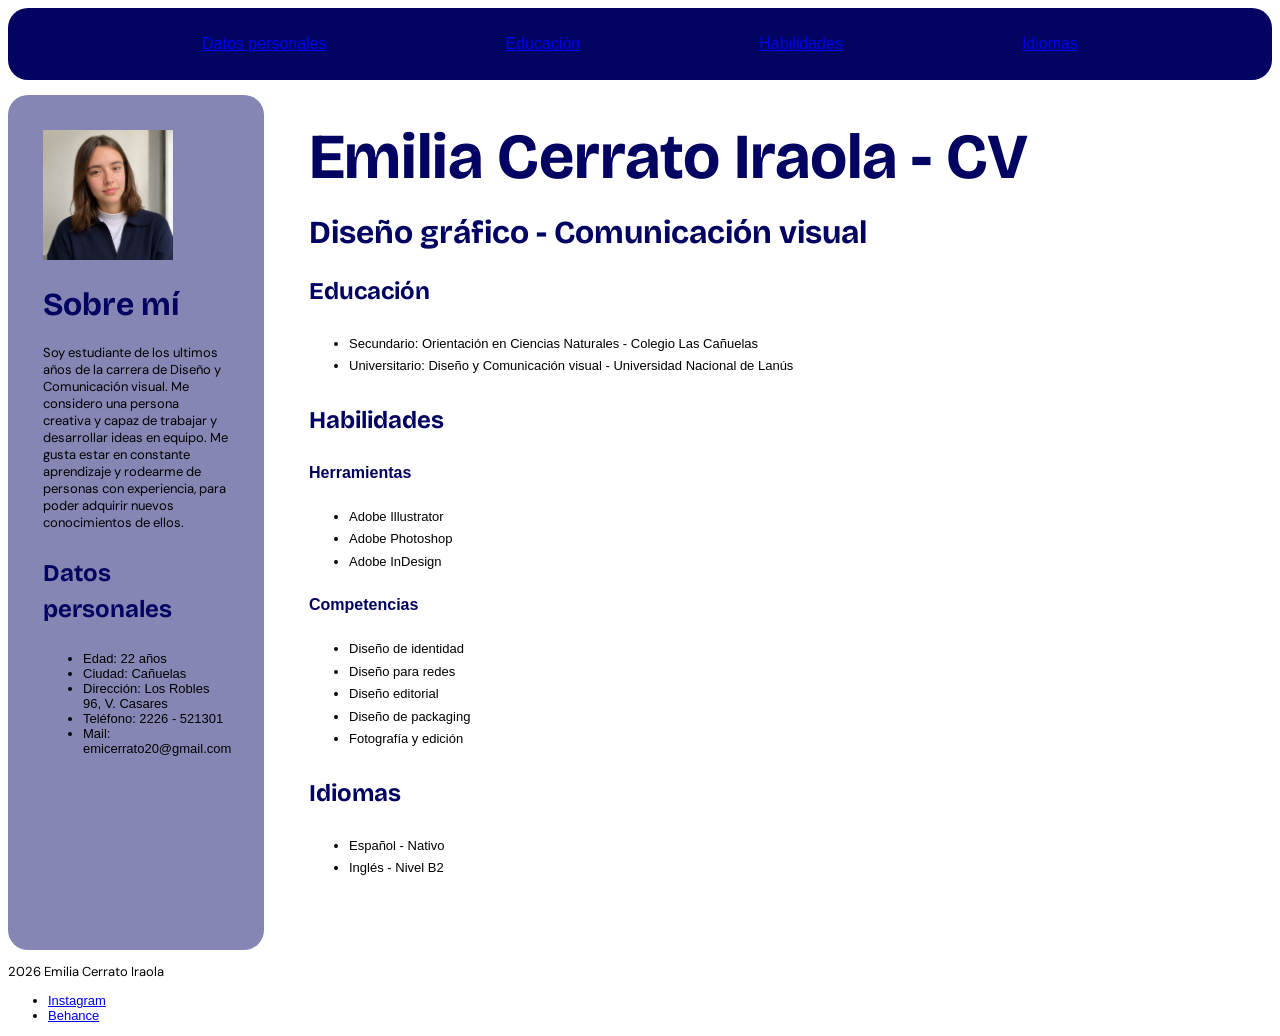
==== index.html @ fa6ecf1f "2da corrección" ====
<!DOCTYPE html>
<html>
    <head>
        <meta charset="utf-8"/>
        <title> CV Emilia Cerrato Iraola </title>
        <link href="estilos.css" rel="stylesheet" type="text/css">
        <style> 
            @import url('https://fonts.googleapis.com/css2?family=Bricolage+Grotesque:opsz,wdth,wght@12..96,75..100,200..800&family=DM+Sans:ital,opsz,wght@0,9..40,100..1000;1,9..40,100..1000&display=swap');
        </style>
    </head>
    <body>
        <header>   
            <nav>
                <a href="#"> Datos personales </a>
                <a href="#"> Educación </a>
                <a href="#"> Habilidades </a>
                <a href="#"> Idiomas </a>
            </nav>
        </header>

        <main id="cuerpo"> 
                
            <section id="sobre-mi">
                <img src="imagenes/foto-emilia.png" alt="Foto Emilia Cerrato Iraola" width="130" height="130">
                <h2> Sobre mí </h2>
                <p> Soy estudiante de los ultimos años de la carrera de Diseño y Comunicación visual. Me considero una persona creativa y capaz de trabajar y desarrollar ideas en equipo. Me gusta estar en constante aprendizaje y rodearme de personas con experiencia, para poder adquirir nuevos conocimientos de ellos. </p>
                <h3> Datos personales </h3>
                <ul>
                    <li> Edad: 22 años </li>
                    <li> Ciudad: Cañuelas </li>
                    <li> Dirección: Los Robles 96, V. Casares </li>
                    <li> Teléfono: 2226 - 521301 </li> 
                    <li> Mail: emicerrato20@gmail.com </li>
                </ul>
            </section>

            <section id="informacion">
                <h1> Emilia Cerrato Iraola - CV </h1>
                <h2> Diseño gráfico - Comunicación visual </h2>
                
                <article class="bloque">
                <h3> Educación </h3>
                    <ul>
                        <li> Secundario: Orientación en Ciencias Naturales - Colegio Las Cañuelas </li>
                        <li> Universitario: Diseño y Comunicación visual - Universidad Nacional de Lanús </li>
                    </ul>
                </article>
            
                <article class="bloque">
                <h3> Habilidades </h3>
                    <h4> Herramientas </h4>
                        <ul>
                            <li> Adobe Illustrator </li>
                            <li> Adobe Photoshop </li>
                            <li> Adobe InDesign </li>
                        </ul>
                    <h4> Competencias </h4>
                        <ul>
                            <li> Diseño de identidad </li>
                            <li> Diseño para redes </li>
                            <li> Diseño editorial </li>
                            <li> Diseño de packaging </li>
                            <li> Fotografía y edición </li>
                        </ul>
                </article>
            
                <article class="bloque">
                <h3> Idiomas </h3>
                    <ul> 
                        <li> Español - Nativo </li>
                        <li> Inglés - Nivel B2 </li>
                    </ul>
                </article>
                </section>

        </main>
        <footer>
        <p> 2026 Emilia Cerrato Iraola </p>
        <ul>
            <li> <a href= "https://www.instagram.com/por.emilia/"> Instagram </a> </li>
            <li> <a href="https://www.behance.net/emiliacerrato1"> Behance </a> </li>
        </ul>
        </footer>
    </body>
</html>
---- estilos.css ----
@charset "utf-8";
/* CSS Document */
*{
    font-family: "DM Dans", sans-serif ;
    text-wrap: balance;
    box-sizing: border-box;
}

h1 {
    font-family: "Bricolage Grotesque", sans-serif ;
    font-size: 4rem;
    font-weight: 700;
    color: rgb(3, 3, 98);
    line-height: 2vh;
}

h2 {
    line-height: 3vh;
    font-family: "Bricolage Grotesque", sans-serif;
    font-size: 2rem;
    color: rgb(3, 3, 98)
}    

h3 {
    line-height: 4vh;
    font-family: "Bricolage Grotesque", sans-serif;
    font-size: 1.5rem;
    color: rgb(3, 3, 98);
}

h4 {
    font-size: 1rem;
    color: rgb(3, 3, 98);
}

p {
    font-family: "DM sans", sans-serif;
    font-size: 13px;
}

ul {
    font-family: "DM sans", sans-serif;
    font-size: 13px;
}

nav {
    background-color: rgb(3, 3, 98);
    height: 8vh;
    padding: 15px;
    border: 0;
    margin-bottom: 15px;
    border-radius: 20px;
    display: flex; justify-content: space-evenly;
    align-items: center;
}

#cuerpo { 
    display: flex; justify-content: left;

}

#sobre-mi {
    background-color: rgba(3, 3, 98, 0.478);
    border-radius: 20px;
    height: 95vh;
    width: 20vw;
    padding: 35px;
}

#informacion {
    padding-left: 45px;
    border: 0;
    height: 95vh;
}

.bloque {
    line-height: 2.5vh;
}
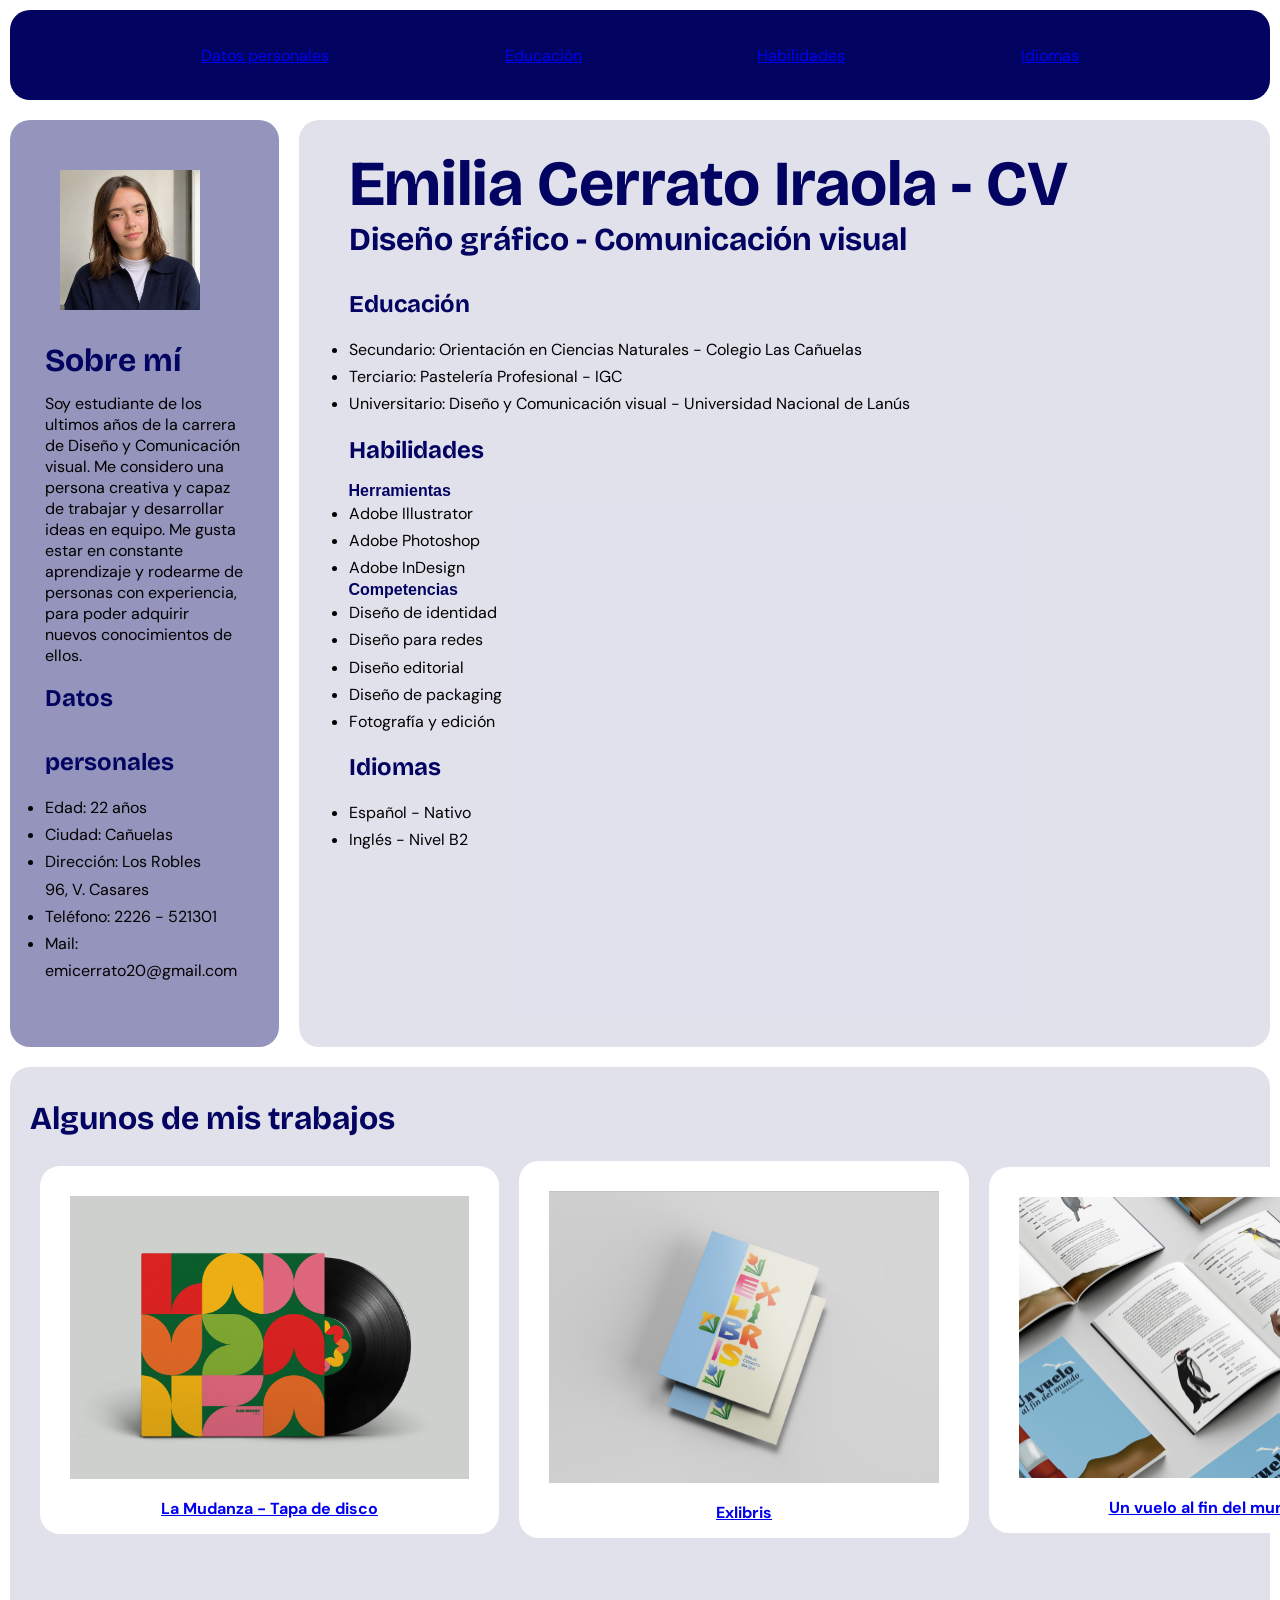
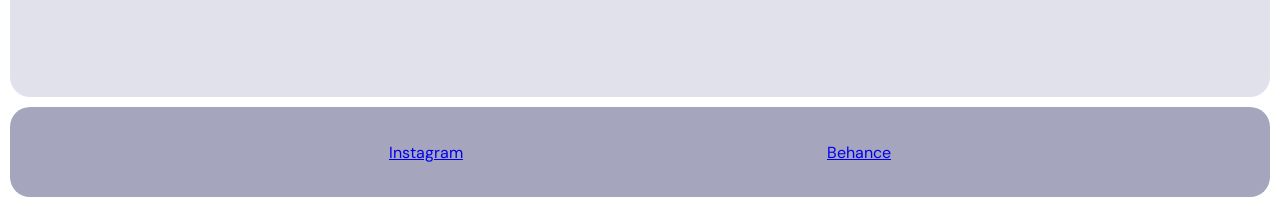
==== commit 8202e37f: "3ra corrección" ====
--- a/index.html
+++ b/index.html
@@ -18,10 +18,10 @@
             </nav>
         </header>
 
-        <main id="cuerpo"> 
-                
-            <section id="sobre-mi">
-                <img src="imagenes/foto-emilia.png" alt="Foto Emilia Cerrato Iraola" width="130" height="130">
+        <main> 
+            <section id="cuerpo">   
+            <article id="sobre-mi">
+                <img src="imagenes/foto-emilia.png" alt="Foto Emilia Cerrato Iraola" width="140" height="140">
                 <h2> Sobre mí </h2>
                 <p> Soy estudiante de los ultimos años de la carrera de Diseño y Comunicación visual. Me considero una persona creativa y capaz de trabajar y desarrollar ideas en equipo. Me gusta estar en constante aprendizaje y rodearme de personas con experiencia, para poder adquirir nuevos conocimientos de ellos. </p>
                 <h3> Datos personales </h3>
@@ -32,21 +32,19 @@
                     <li> Teléfono: 2226 - 521301 </li> 
                     <li> Mail: emicerrato20@gmail.com </li>
                 </ul>
-            </section>
+            </article>
 
-            <section id="informacion">
+            <article id="informacion">
                 <h1> Emilia Cerrato Iraola - CV </h1>
                 <h2> Diseño gráfico - Comunicación visual </h2>
                 
-                <article class="bloque">
                 <h3> Educación </h3>
                     <ul>
                         <li> Secundario: Orientación en Ciencias Naturales - Colegio Las Cañuelas </li>
+                        <li> Terciario: Pastelería Profesional - IGC</li>
                         <li> Universitario: Diseño y Comunicación visual - Universidad Nacional de Lanús </li>
                     </ul>
-                </article>
-            
-                <article class="bloque">
+                
                 <h3> Habilidades </h3>
                     <h4> Herramientas </h4>
                         <ul>
@@ -62,24 +60,39 @@
                             <li> Diseño de packaging </li>
                             <li> Fotografía y edición </li>
                         </ul>
-                </article>
-            
-                <article class="bloque">
+                
                 <h3> Idiomas </h3>
                     <ul> 
                         <li> Español - Nativo </li>
                         <li> Inglés - Nivel B2 </li>
                     </ul>
+            </article>
+            </section>
+
+            <section id="trabajos">
+                <h2> Algunos de mis trabajos </h2>
+                <article id="columnas">
+                    <div class="fotos">
+                    <img src="imagenes/La Mudanza - Trabajo.png" alt="La mudanza disco" width="399,9px" height="283,2px"> 
+                    <h4> <a href="https://www.instagram.com/p/DJ4K-ajRKcA/?utm_source=ig_web_copy_link&igsi=MzRlODBiNWFlZA=="> La Mudanza - Tapa de disco </a></h4>
+                    </div>
+                
+                    <div class="fotos">
+                    <img src="imagenes/Exlibris-Trabajo.jpg" alt="Exlibris trabajo" width="390px" height="292,5px">
+                    <h4> <a href="https://www.instagram.com/p/DXVUWApCZQA/?utm_source=ig_web_copy_link&igsi=MzRlODBiNWFlZA=="> Exlibris </a></h4>
+                    </div>
+             
+                    <div class="fotos">
+                    <img src="imagenes/Un vuelo al fin del mundo.png" width="375px" height="281,25px">
+                    <h4> <a href="https://www.instagram.com/p/DKsmk-6yzsR/?utm_source=ig_web_copy_link&igsi=MzRlODBiNWFlZA=="> Un vuelo al fin del mundo </a></h4>
+                    </div>
                 </article>
-                </section>
+            </section>
 
         </main>
         <footer>
-        <p> 2026 Emilia Cerrato Iraola </p>
-        <ul>
-            <li> <a href= "https://www.instagram.com/por.emilia/"> Instagram </a> </li>
-            <li> <a href="https://www.behance.net/emiliacerrato1"> Behance </a> </li>
-        </ul>
+            <p> <a href= "https://www.instagram.com/por.emilia/"> Instagram </a> </p>
+            <p> <a href="https://www.behance.net/emiliacerrato1"> Behance </a> </p>
         </footer>
     </body>
 </html>
--- a/estilos.css
+++ b/estilos.css
@@ -4,6 +4,8 @@
     font-family: "DM Dans", sans-serif ;
     text-wrap: balance;
     box-sizing: border-box;
+    padding: 0;
+    margin: 0;
 }
 
 h1 {
@@ -11,18 +13,18 @@
     font-size: 4rem;
     font-weight: 700;
     color: rgb(3, 3, 98);
-    line-height: 2vh;
+    line-height: 3rem;
 }
 
 h2 {
-    line-height: 3vh;
+    line-height: 4rem;
     font-family: "Bricolage Grotesque", sans-serif;
     font-size: 2rem;
     color: rgb(3, 3, 98)
 }    
 
 h3 {
-    line-height: 4vh;
+    line-height: 4rem;
     font-family: "Bricolage Grotesque", sans-serif;
     font-size: 1.5rem;
     color: rgb(3, 3, 98);
@@ -35,44 +37,89 @@
 
 p {
     font-family: "DM sans", sans-serif;
-    font-size: 13px;
+    font-size: 0,5rem;
 }
 
-ul {
+li {
     font-family: "DM sans", sans-serif;
-    font-size: 13px;
+    font-size: 0,5rem;
+    line-height: 1.7rem;
 }
 
 nav {
     background-color: rgb(3, 3, 98);
-    height: 8vh;
+    height: 10vh;
     padding: 15px;
-    border: 0;
-    margin-bottom: 15px;
+    margin: 10px;
     border-radius: 20px;
     display: flex; justify-content: space-evenly;
     align-items: center;
 }
 
+a {
+    font-family: "DM Sans", sans-serif;
+}
+
 #cuerpo { 
     display: flex; justify-content: left;
-
+    padding: 10px;
 }
 
 #sobre-mi {
-    background-color: rgba(3, 3, 98, 0.478);
+    background-color: rgba(3, 3, 98, 0.423);
     border-radius: 20px;
-    height: 95vh;
-    width: 20vw;
+    height: 103vh;
+    width: 25vw;
     padding: 35px;
 }
 
+img {
+    margin: 15px;
+}
+
 #informacion {
-    padding-left: 45px;
+    padding: 40px;
+    padding-left: 50px;
     border: 0;
     height: 95vh;
+    background-color: rgba(3, 3, 98, 0.118);
+    border-radius: 20px;
+    margin-left: 20px;
+    width: 1200px;
+    height: 103vh;
 }
 
 .bloque {
-    line-height: 2.5vh;
+    line-height: 2rem;
 }
+
+footer { 
+    height: 10vh;
+    background-color: rgba(67, 67, 120, 0.478);
+    border-radius: 20px;
+    padding: 15px;
+    margin: 10px;
+    display: flex; justify-content: space-evenly;
+    align-items: center;
+}
+
+#trabajos {
+    background-color: rgba(3, 3, 98, 0.118);
+    border-radius: 20px;
+    margin: 10px;
+    padding: 20px;
+    height: 70vh;
+}
+
+#columnas {
+    display: flex; justify-content: space-evenly;
+    align-items: center;
+    text-align: center;
+}
+
+.fotos {
+    background-color: white;
+    border-radius: 20px;
+    padding: 15px;
+    margin: 10px;
+}
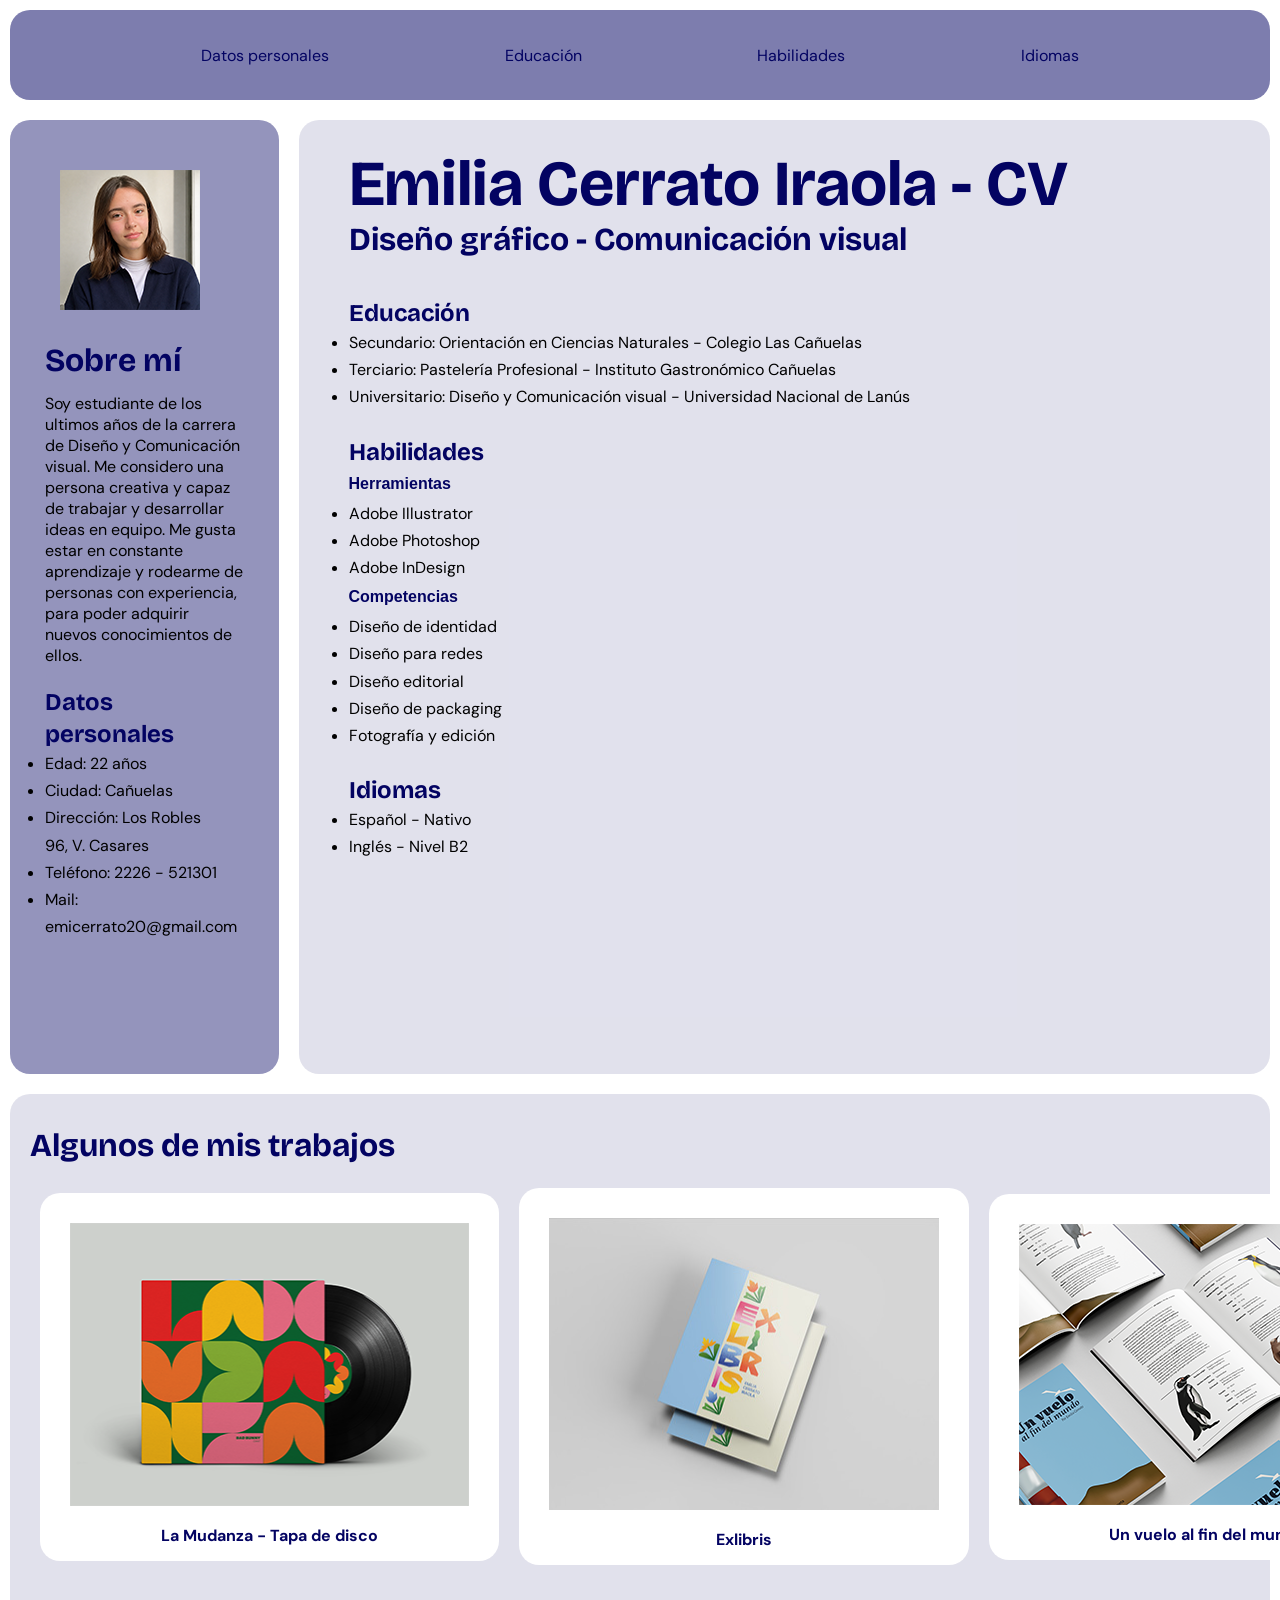
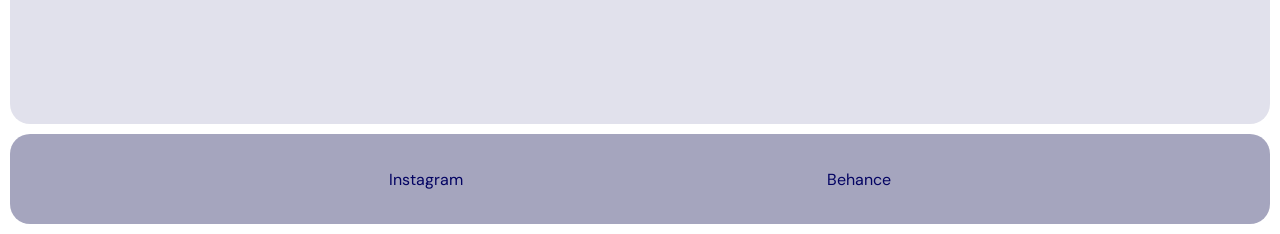
==== commit cf201a46: "Final" ====
--- a/index.html
+++ b/index.html
@@ -7,6 +7,7 @@
         <style> 
             @import url('https://fonts.googleapis.com/css2?family=Bricolage+Grotesque:opsz,wdth,wght@12..96,75..100,200..800&family=DM+Sans:ital,opsz,wght@0,9..40,100..1000;1,9..40,100..1000&display=swap');
         </style>
+        <link rel="icon" type="image/x-icon" href="favicon.ico">
     </head>
     <body>
         <header>   
@@ -20,73 +21,80 @@
 
         <main> 
             <section id="cuerpo">   
-            <article id="sobre-mi">
-                <img src="imagenes/foto-emilia.png" alt="Foto Emilia Cerrato Iraola" width="140" height="140">
-                <h2> Sobre mí </h2>
-                <p> Soy estudiante de los ultimos años de la carrera de Diseño y Comunicación visual. Me considero una persona creativa y capaz de trabajar y desarrollar ideas en equipo. Me gusta estar en constante aprendizaje y rodearme de personas con experiencia, para poder adquirir nuevos conocimientos de ellos. </p>
-                <h3> Datos personales </h3>
-                <ul>
-                    <li> Edad: 22 años </li>
-                    <li> Ciudad: Cañuelas </li>
-                    <li> Dirección: Los Robles 96, V. Casares </li>
-                    <li> Teléfono: 2226 - 521301 </li> 
-                    <li> Mail: emicerrato20@gmail.com </li>
-                </ul>
-            </article>
+                <article id="sobre-mi">
+                    <img src="imagenes/foto-emilia.png" alt="Foto Emilia Cerrato Iraola" width="140" height="140">
+                    <h2> Sobre mí </h2>
+                        <p> Soy estudiante de los ultimos años de la carrera de Diseño y Comunicación visual. Me considero una persona creativa y capaz de trabajar y desarrollar ideas en equipo. Me gusta estar en constante aprendizaje y rodearme de personas con experiencia, para poder adquirir nuevos conocimientos de ellos. </p>
 
-            <article id="informacion">
-                <h1> Emilia Cerrato Iraola - CV </h1>
-                <h2> Diseño gráfico - Comunicación visual </h2>
+                    <h3> Datos personales </h3>
+                    <ul>
+                        <li> Edad: 22 años </li>
+                        <li> Ciudad: Cañuelas </li>
+                        <li> Dirección: Los Robles 96, V. Casares </li>
+                        <li> Teléfono: 2226 - 521301 </li> 
+                        <li> Mail: emicerrato20@gmail.com </li>
+                    </ul>
+                </article>
+
+                <article id="informacion">
+                    <h1> Emilia Cerrato Iraola - CV </h1>
+                    <h2> Diseño gráfico - Comunicación visual </h2>
                 
-                <h3> Educación </h3>
-                    <ul>
-                        <li> Secundario: Orientación en Ciencias Naturales - Colegio Las Cañuelas </li>
-                        <li> Terciario: Pastelería Profesional - IGC</li>
-                        <li> Universitario: Diseño y Comunicación visual - Universidad Nacional de Lanús </li>
-                    </ul>
+                    <div class="bloques">
+                        <h3> Educación </h3>
+                            <ul>
+                                <li> Secundario: Orientación en Ciencias Naturales - Colegio Las Cañuelas </li>
+                                <li> Terciario: Pastelería Profesional - Instituto Gastronómico Cañuelas</li>
+                                <li> Universitario: Diseño y Comunicación visual - Universidad Nacional de Lanús </li>
+                            </ul>
+                    </div>
+
+                    <div class="bloques">
+                        <h3> Habilidades </h3>
+                            <h4> Herramientas </h4>
+                                <ul>
+                                    <li> Adobe Illustrator </li>
+                                    <li> Adobe Photoshop </li>
+                                    <li> Adobe InDesign </li>
+                                </ul>
+                            <h4> Competencias </h4>
+                                <ul>
+                                    <li> Diseño de identidad </li>
+                                    <li> Diseño para redes </li>
+                                    <li> Diseño editorial </li>
+                                    <li> Diseño de packaging </li>
+                                    <li> Fotografía y edición </li>
+                                </ul>
+                    </div>
                 
-                <h3> Habilidades </h3>
-                    <h4> Herramientas </h4>
-                        <ul>
-                            <li> Adobe Illustrator </li>
-                            <li> Adobe Photoshop </li>
-                            <li> Adobe InDesign </li>
-                        </ul>
-                    <h4> Competencias </h4>
-                        <ul>
-                            <li> Diseño de identidad </li>
-                            <li> Diseño para redes </li>
-                            <li> Diseño editorial </li>
-                            <li> Diseño de packaging </li>
-                            <li> Fotografía y edición </li>
-                        </ul>
-                
-                <h3> Idiomas </h3>
-                    <ul> 
-                        <li> Español - Nativo </li>
-                        <li> Inglés - Nivel B2 </li>
-                    </ul>
-            </article>
+                    <div class="bloques">
+                        <h3> Idiomas </h3>
+                            <ul> 
+                                <li> Español - Nativo </li>
+                                <li> Inglés - Nivel B2 </li>
+                            </ul>
+                    </div>
+                </article>
             </section>
 
             <section id="trabajos">
                 <h2> Algunos de mis trabajos </h2>
-                <article id="columnas">
-                    <div class="fotos">
-                    <img src="imagenes/La Mudanza - Trabajo.png" alt="La mudanza disco" width="399,9px" height="283,2px"> 
-                    <h4> <a href="https://www.instagram.com/p/DJ4K-ajRKcA/?utm_source=ig_web_copy_link&igsi=MzRlODBiNWFlZA=="> La Mudanza - Tapa de disco </a></h4>
-                    </div>
+                    <article id="columnas">
+                        <div class="fotos">
+                        <img src="imagenes/la-mudanza.png" alt="La mudanza disco" width="399,9px" height="283,2px"> 
+                        <h4> <a href="https://www.instagram.com/p/DJ4K-ajRKcA/?utm_source=ig_web_copy_link&igsi=MzRlODBiNWFlZA=="> La Mudanza - Tapa de disco </a></h4>
+                        </div>
                 
-                    <div class="fotos">
-                    <img src="imagenes/Exlibris-Trabajo.jpg" alt="Exlibris trabajo" width="390px" height="292,5px">
-                    <h4> <a href="https://www.instagram.com/p/DXVUWApCZQA/?utm_source=ig_web_copy_link&igsi=MzRlODBiNWFlZA=="> Exlibris </a></h4>
-                    </div>
+                        <div class="fotos">
+                        <img src="imagenes/exlibris.jpg" alt="Exlibris trabajo" width="390px" height="292,5px">
+                        <h4> <a href="https://www.instagram.com/p/DXVUWApCZQA/?utm_source=ig_web_copy_link&igsi=MzRlODBiNWFlZA=="> Exlibris </a></h4>
+                        </div>
              
-                    <div class="fotos">
-                    <img src="imagenes/Un vuelo al fin del mundo.png" width="375px" height="281,25px">
-                    <h4> <a href="https://www.instagram.com/p/DKsmk-6yzsR/?utm_source=ig_web_copy_link&igsi=MzRlODBiNWFlZA=="> Un vuelo al fin del mundo </a></h4>
-                    </div>
-                </article>
+                        <div class="fotos">
+                        <img src="imagenes/un-vuelo-al-fin-del-mundo.png" alt="un vuelo al fin del mundo" width="375px" height="281,25px">
+                        <h4> <a href="https://www.instagram.com/p/DKsmk-6yzsR/?utm_source=ig_web_copy_link&igsi=MzRlODBiNWFlZA=="> Un vuelo al fin del mundo </a></h4>
+                        </div>
+                    </article>
             </section>
 
         </main>
--- a/estilos.css
+++ b/estilos.css
@@ -20,14 +20,15 @@
     line-height: 4rem;
     font-family: "Bricolage Grotesque", sans-serif;
     font-size: 2rem;
-    color: rgb(3, 3, 98)
+    color: rgb(3, 3, 98);
 }    
 
 h3 {
-    line-height: 4rem;
+    line-height: 2rem;
     font-family: "Bricolage Grotesque", sans-serif;
     font-size: 1.5rem;
     color: rgb(3, 3, 98);
+    margin-top: 20px;
 }
 
 h4 {
@@ -47,7 +48,7 @@
 }
 
 nav {
-    background-color: rgb(3, 3, 98);
+    background-color: rgba(3, 3, 98, 0.514);
     height: 10vh;
     padding: 15px;
     margin: 10px;
@@ -58,6 +59,8 @@
 
 a {
     font-family: "DM Sans", sans-serif;
+    text-decoration: none;
+    color: rgb(3, 3, 98);
 }
 
 #cuerpo { 
@@ -68,7 +71,7 @@
 #sobre-mi {
     background-color: rgba(3, 3, 98, 0.423);
     border-radius: 20px;
-    height: 103vh;
+    height: 106vh;
     width: 25vw;
     padding: 35px;
 }
@@ -86,11 +89,7 @@
     border-radius: 20px;
     margin-left: 20px;
     width: 1200px;
-    height: 103vh;
-}
-
-.bloque {
-    line-height: 2rem;
+    height: 106vh;
 }
 
 footer { 
@@ -122,4 +121,11 @@
     border-radius: 20px;
     padding: 15px;
     margin: 10px;
-}+}
+
+.bloques {
+    line-height: 2rem;
+    margin-top: 25px;
+    margin-bottom: 25px;
+}
+
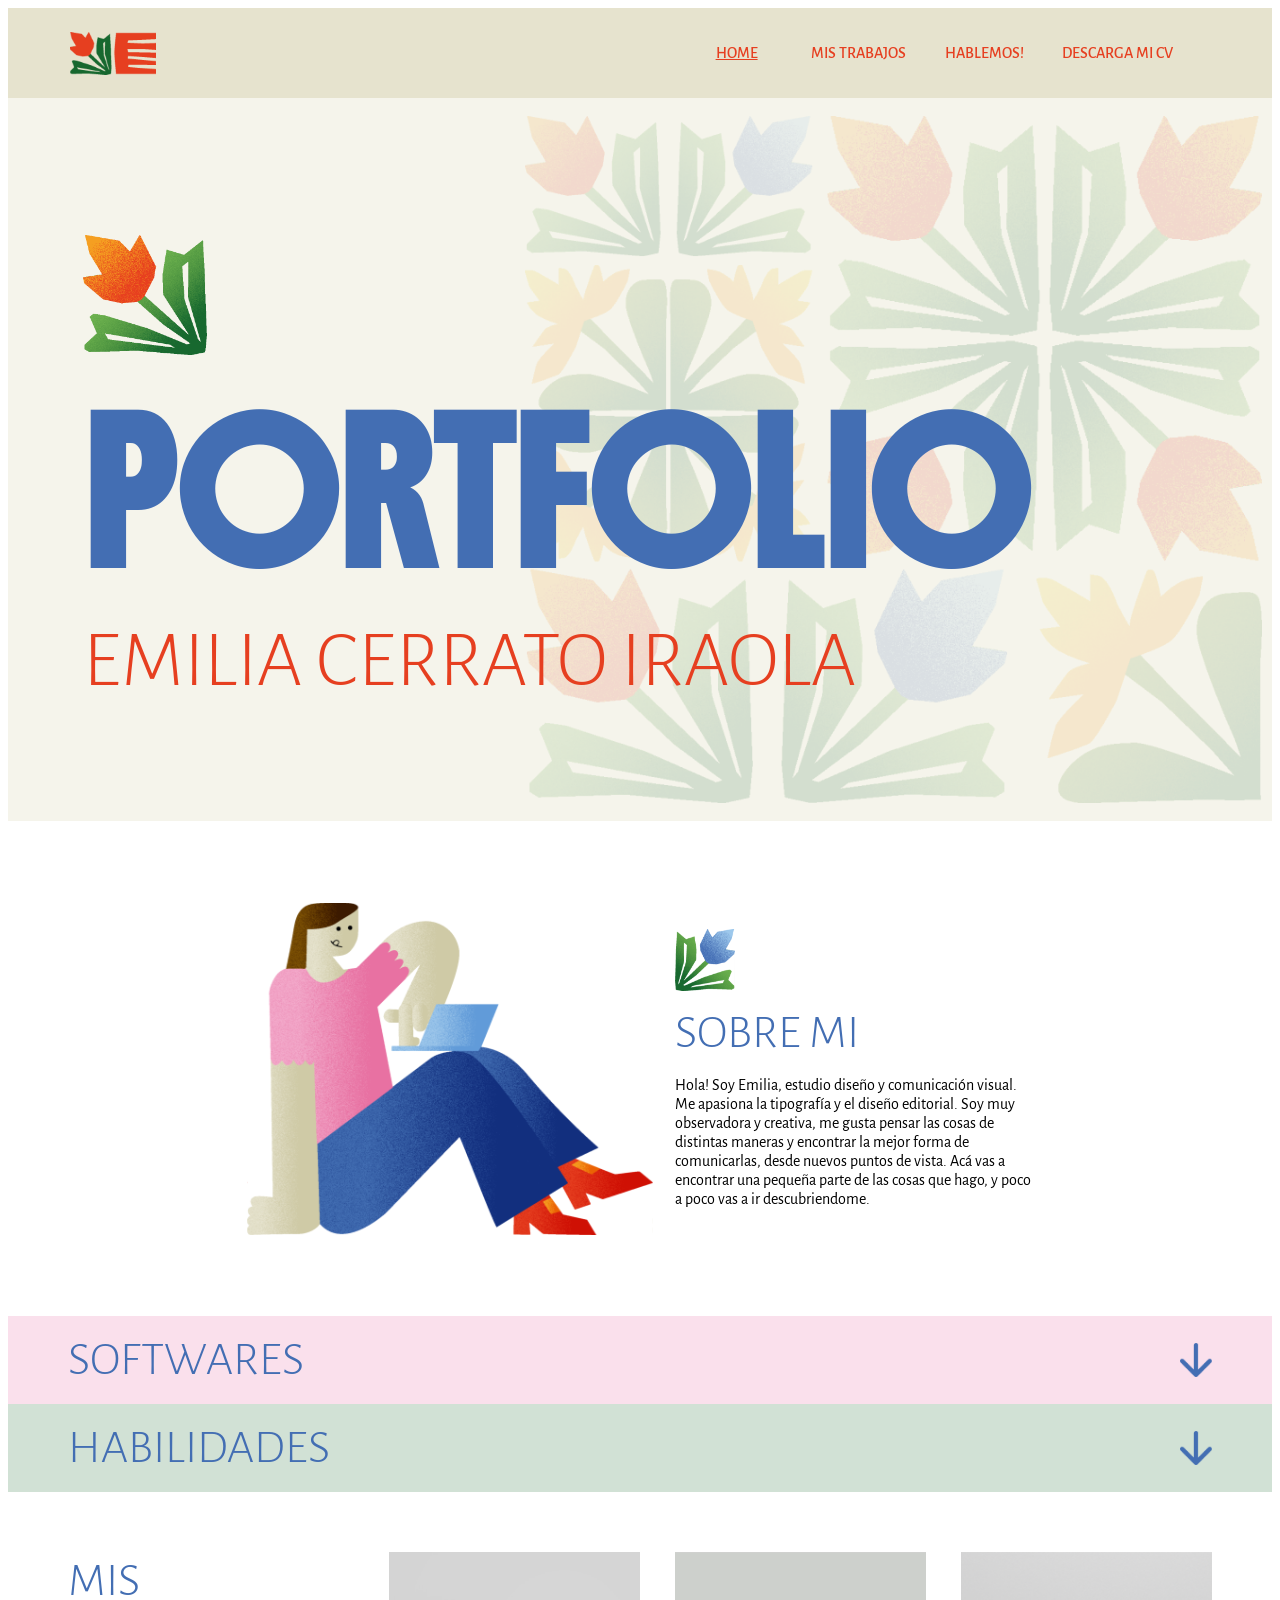
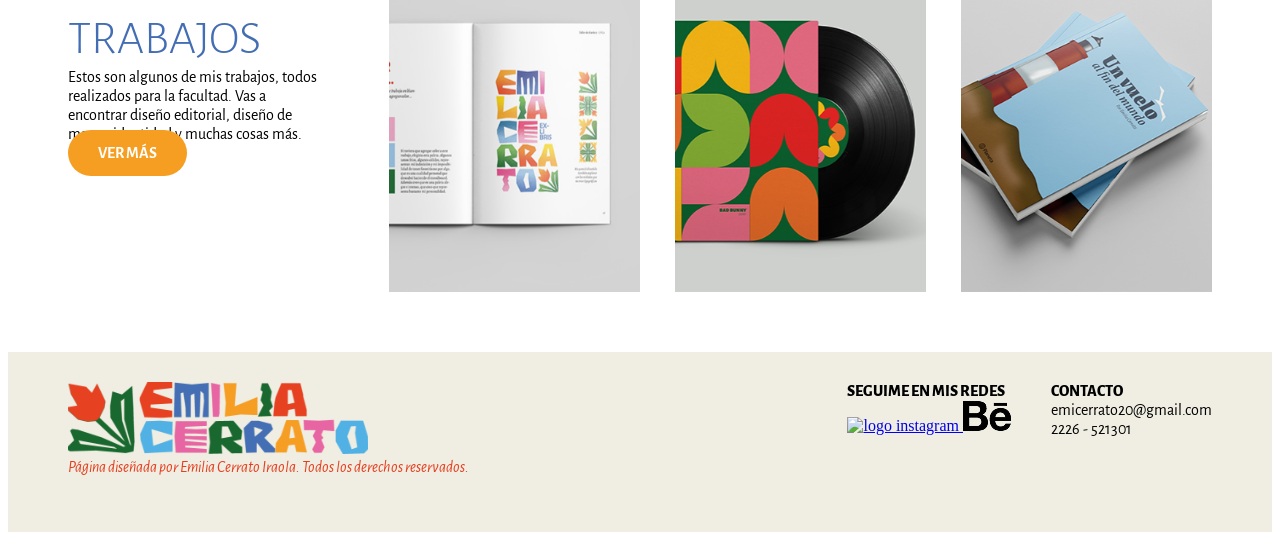
==== commit c324ae82: "Portfolio - Home" ====
--- a/index.html
+++ b/index.html
@@ -1,106 +1,188 @@
 <!DOCTYPE html>
-<html>
-    <head>
-        <meta charset="utf-8"/>
-        <title> CV Emilia Cerrato Iraola </title>
-        <link href="estilos.css" rel="stylesheet" type="text/css">
-        <style> 
-            @import url('https://fonts.googleapis.com/css2?family=Bricolage+Grotesque:opsz,wdth,wght@12..96,75..100,200..800&family=DM+Sans:ital,opsz,wght@0,9..40,100..1000;1,9..40,100..1000&display=swap');
-        </style>
-        <link rel="icon" type="image/x-icon" href="favicon.ico">
-    </head>
-    <body>
-        <header>   
-            <nav>
-                <a href="#"> Datos personales </a>
-                <a href="#"> Educación </a>
-                <a href="#"> Habilidades </a>
-                <a href="#"> Idiomas </a>
-            </nav>
-        </header>
+    <html>
+        <head>
+            <meta charset="utf-8"/>
+            <title> Portfolio Emilia Cerrato Iraola </title>
+            <link href="estilos.css" rel="stylesheet" type="text/css">
+            <style>
+                @import url('https://fonts.googleapis.com/css2?family=Alegreya+Sans:ital,wght@0,100;0,300;0,400;0,500;0,700;0,800;0,900;1,100;1,300;1,400;1,500;1,700;1,800;1,900&family=Boldonse&display=swap');
+            </style>
+        </head>
 
-        <main> 
-            <section id="cuerpo">   
-                <article id="sobre-mi">
-                    <img src="imagenes/foto-emilia.png" alt="Foto Emilia Cerrato Iraola" width="140" height="140">
-                    <h2> Sobre mí </h2>
-                        <p> Soy estudiante de los ultimos años de la carrera de Diseño y Comunicación visual. Me considero una persona creativa y capaz de trabajar y desarrollar ideas en equipo. Me gusta estar en constante aprendizaje y rodearme de personas con experiencia, para poder adquirir nuevos conocimientos de ellos. </p>
+        <body>
+            <header>
+                <nav id="nav">
+                    <div id="fotonav">
+                        <img src="img/nav/isologo.svg" alt="logo emilia" height="43px" width="90px">
+                    </div>
+                    <div id="botonera">
+                        <a class="botonpaginaactual" href="index.html"> HOME </a>
+                        <a class="botonesnav" href="mistrabajos.html"> MIS TRABAJOS </a>
+                        <a class="botonesnav" href="hablemos!.html"> HABLEMOS! </a>
+                        <a class="botonesnav" href="cv.html"> DESCARGA MI CV </a>
+                    </div>
+                </nav>
+            </header>
 
-                    <h3> Datos personales </h3>
-                    <ul>
-                        <li> Edad: 22 años </li>
-                        <li> Ciudad: Cañuelas </li>
-                        <li> Dirección: Los Robles 96, V. Casares </li>
-                        <li> Teléfono: 2226 - 521301 </li> 
-                        <li> Mail: emicerrato20@gmail.com </li>
+            <main>
+
+                <section  id="hero-fondo">
+                    <article id="textos-hero">
+                        <img src="img/home/florroja.svg" alt="flor roja" height="120px" width="124px"></img>
+                        <h1> PORTFOLIO </h1>
+                        <h2> EMILIA CERRATO IRAOLA </h2>
+                    </article>
+                </section>
+
+                <section id="sobre-mi">
+                    <img src="img/home/emiliailus.svg" alt="ilustración emilia" height="332px" width="410px"></img>
+                    <article id="info-sobre-mi">
+                        <img src="img/home/florazul.svg" alt="flor azul" height="62px" width="60px"></img>
+                        <h4> SOBRE MI </h4>
+                        <p> Hola! Soy Emilia, estudio diseño y comunicación visual. Me apasiona la tipografía y el diseño editorial. Soy muy observadora y creativa, me gusta pensar las cosas de distintas maneras y encontrar la mejor forma de comunicarlas, desde nuevos puntos de vista. Acá vas a encontrar una pequeña parte de las cosas que hago, y poco a poco vas a ir descubriendome. </p>
+                    </article>
+                </section>
+              
+                <details id="softwares">
+                    <summary class="desplegable-cerrado">
+                        <h4> SOFTWARES </h4>
+                        <img src="img/home/flecha-azul.png" alt="flecha" height="34px">
+                    </summary>
+
+                    <ul class="desplegable-abierto">
+                        <li class="apartadito-programa">
+                            <img src="img/home/logo-adobe-illustrator.svg" alt="logo illustrator" height="63px" width="63px">
+                            <div class="info-programa">
+                                <p> Adobe Illustrator </p>
+                                <img src="img/home/porcentaje-illustrator.svg" alt="nivel de illustrator" height="15px" width="103px">
+                            </div>
+                        </li>
+
+                        <li class="apartadito-programa">
+                            <img src="img/home/logo-adobe-photoshop.svg" alt="logo photoshop" height="63px" width="63px">
+                            <div class="info-programa">
+                                <p> Adobe Photoshop </p>
+                                <img src="img/home/porcentaje-photoshop.svg" alt="nivel de photoshop" height="15px" width="103px">
+                            </div>
+                        </li>
+
+                        <li class="apartadito-programa">
+                            <img src="img/home/logo-adobe-indesign.svg" alt="logo indesign" height="63px" width="63px">
+                            <div class="info-programa">
+                                <p> Adobe InDesign </p>
+                                <img src="img/home/porcentaje-indesign.svg" alt="nivel de indesign" height="15px" width="103px">
+                            </div>
+                        </li>
+
+                        <li class="apartadito-programa">
+                            <img src="img/home/logo-capcut.svg" alt="logo capcut" height="63px" width="63px">
+                            <div class="info-programa">
+                                <p> CapCut </p>
+                                <img src="img/home/porcentaje-capcut.svg" alt="nivel de capcut" height="15px" width="103px">
+                            </div>
+                        </li>
+
+                        <li class="apartadito-programa">
+                            <img src="img/home/logo-figma.svg" alt="logo figma" height="63px" width="63px">
+                            <div class="info-programa">
+                                <p> Figma </p>
+                                <img src="img/home/porcentaje-figma.svg" alt="nivel de figma" height="15px" width="103px">
+                            </div>
+                        </li>
                     </ul>
-                </article>
+                </details>
+                
+                <details id="habilidades">
+                    <summary class="desplegable-cerrado">
+                        <h4> HABILIDADES </h4>
+                        <img src="img/home/flecha-azul.png" alt="flecha" height="34px">
+                    </summary>
 
-                <article id="informacion">
-                    <h1> Emilia Cerrato Iraola - CV </h1>
-                    <h2> Diseño gráfico - Comunicación visual </h2>
-                
-                    <div class="bloques">
-                        <h3> Educación </h3>
-                            <ul>
-                                <li> Secundario: Orientación en Ciencias Naturales - Colegio Las Cañuelas </li>
-                                <li> Terciario: Pastelería Profesional - Instituto Gastronómico Cañuelas</li>
-                                <li> Universitario: Diseño y Comunicación visual - Universidad Nacional de Lanús </li>
-                            </ul>
+                    <ul class="desplegable-abierto">
+                        <li class="apartadito-habilidad">
+                            <div class="info-habilidad">
+                                <p> Diseño editorial </p>
+                                <img src="img/home/porcentaje-diseñoeditorial.svg" alt="nivel de diseño editorial" height="15px" width="103px">
+                            </div>
+                        </li>
+
+                        <li class="apartadito-habilidad">
+                            <div class="info-habilidad">
+                                <p> Identidad </p>
+                                <img src="img/home/porcentaje-identidad.svg" alt="nivel de identidad" height="15px" width="103px">
+                            </div>
+                        </li>
+
+                        <li class="apartadito-habilidad">
+                            <div class="info-habilidad">
+                                <p> Fotografía </p>
+                                <img src="img/home/porcentaje-fotografia.svg" alt="nivel de fotografía" height="15px" width="103px">
+                            </div>
+                        </li>
+
+                        <li class="apartadito-habilidad">
+                            <div class="info-habilidad">
+                                <p> Preprensa </p>
+                                <img src="img/home/porcentaje-preprensa.svg" alt="nivel de preprensa" height="15px" width="103px">
+                            </div>
+                        </li>
+
+                        <li class="apartadito-habilidad">
+                            <div class="info-habilidad">
+                                <p> Packaging </p>
+                                <img src="img/home/porcentaje-packaging.svg" alt="nivel de packaging" height="15px" width="103px">
+                            </div>
+                        </li>
+
+                        <li class="apartadito-habilidad">
+                            <div class="info-habilidad">
+                                <p> Redes sociales </p>
+                                <img src="img/home/porcentaje-redes-sociales.svg" alt="nivel de redes" height="15px" width="103px">
+                            </div>
+                        </li>
+                    </ul>
+                </details>
+
+                <section id="mis-trabajos">
+                    <article id="info-mis-trabajos">
+                        <h4> MIS TRABAJOS </h4>
+                        <p> Estos son algunos de mis trabajos, todos realizados para la facultad. Vas a encontrar diseño editorial, diseño de marca, identidad y muchas cosas más. </p>
+                        <a href="mistrabajos.html" class="botones"> VER MÁS </a>
+                    </article>
+                    <article id="fotos-trabajos-home">
+                        <img src="img/home/exlibris-portada.png" alt="trabajo exlibris" height="340px" width="251px">
+                        <img src="img/home/disco-portada.png" alt="trabajo disco" height="340px" width="251px">
+                        <img src="img/home/unvueloalfindelmundo-portada.png" alt="trabajo un vuelo al fin del mundo" height="340px" width="251px">
+                    </article>
+                </section>
+        
+            </main>
+
+            <footer>
+                <div id="contenido-footer">
+                    <div id="derechos-emilia">
+                        <img src="img/footer/logocompleto.svg" alt="logo emilia cerrato" height="72px" width="300px">
+                        <h6> Página diseñada por Emilia Cerrato Iraola. Todos los derechos reservados. </h6>
                     </div>
+                    <div id="info-footer">
+                        <div id="seguime">
+                            <h7> SEGUIME EN MIS REDES </h7>
+                            <div>
+                                <a href="https://www.instagram.com/por.emilia/">
+                                <img src="img/footer/instagramlogo.png" alt="logo instagram" height="35" width="35">
+                                </a>
+                                <a href="https://www.behance.net/emiliacerrato1" >
+                                <img src="img/footer/behancelogo.png" alt="logo behance" height="30px" width="48px">
+                                </a>
+                            </div>
+                        </div>
+                        <div id="contacto">
+                            <h7> CONTACTO </h7>
+                            <p> emicerrato20@gmail.com </p>
+                            <p> 2226 - 521301 </p>
+                        </div>
+                    </div>
+                </div>
+            </footer>
+        </body>
 
-                    <div class="bloques">
-                        <h3> Habilidades </h3>
-                            <h4> Herramientas </h4>
-                                <ul>
-                                    <li> Adobe Illustrator </li>
-                                    <li> Adobe Photoshop </li>
-                                    <li> Adobe InDesign </li>
-                                </ul>
-                            <h4> Competencias </h4>
-                                <ul>
-                                    <li> Diseño de identidad </li>
-                                    <li> Diseño para redes </li>
-                                    <li> Diseño editorial </li>
-                                    <li> Diseño de packaging </li>
-                                    <li> Fotografía y edición </li>
-                                </ul>
-                    </div>
-                
-                    <div class="bloques">
-                        <h3> Idiomas </h3>
-                            <ul> 
-                                <li> Español - Nativo </li>
-                                <li> Inglés - Nivel B2 </li>
-                            </ul>
-                    </div>
-                </article>
-            </section>
-
-            <section id="trabajos">
-                <h2> Algunos de mis trabajos </h2>
-                    <article id="columnas">
-                        <div class="fotos">
-                        <img src="imagenes/la-mudanza.png" alt="La mudanza disco" width="399,9px" height="283,2px"> 
-                        <h4> <a href="https://www.instagram.com/p/DJ4K-ajRKcA/?utm_source=ig_web_copy_link&igsi=MzRlODBiNWFlZA=="> La Mudanza - Tapa de disco </a></h4>
-                        </div>
-                
-                        <div class="fotos">
-                        <img src="imagenes/exlibris.jpg" alt="Exlibris trabajo" width="390px" height="292,5px">
-                        <h4> <a href="https://www.instagram.com/p/DXVUWApCZQA/?utm_source=ig_web_copy_link&igsi=MzRlODBiNWFlZA=="> Exlibris </a></h4>
-                        </div>
-             
-                        <div class="fotos">
-                        <img src="imagenes/un-vuelo-al-fin-del-mundo.png" alt="un vuelo al fin del mundo" width="375px" height="281,25px">
-                        <h4> <a href="https://www.instagram.com/p/DKsmk-6yzsR/?utm_source=ig_web_copy_link&igsi=MzRlODBiNWFlZA=="> Un vuelo al fin del mundo </a></h4>
-                        </div>
-                    </article>
-            </section>
-
-        </main>
-        <footer>
-            <p> <a href= "https://www.instagram.com/por.emilia/"> Instagram </a> </p>
-            <p> <a href="https://www.behance.net/emiliacerrato1"> Behance </a> </p>
-        </footer>
-    </body>
-</html>
--- a/estilos.css
+++ b/estilos.css
@@ -1,131 +1,316 @@
 @charset "utf-8";
 /* CSS Document */
-*{
-    font-family: "DM Dans", sans-serif ;
-    text-wrap: balance;
-    box-sizing: border-box;
-    padding: 0;
-    margin: 0;
-}
+
+
+/* Generales */
 
 h1 {
-    font-family: "Bricolage Grotesque", sans-serif ;
-    font-size: 4rem;
-    font-weight: 700;
-    color: rgb(3, 3, 98);
-    line-height: 3rem;
+    color: #436EB3;
+    font-size: 8rem;
+    font-family: 'Boldonse', system-ui;
+    margin: 0px;
+    padding: 0px;
+    line-height: 1;
 }
 
 h2 {
-    line-height: 4rem;
-    font-family: "Bricolage Grotesque", sans-serif;
-    font-size: 2rem;
-    color: rgb(3, 3, 98);
-}    
+    font-size: 5rem;
+    font-weight: 300;
+    font-family: 'Alegreya Sans';
+    margin: 0px;
+    padding: 0px;
+    color: #E63F20;
+    line-height: 0.6;
+}
 
 h3 {
-    line-height: 2rem;
-    font-family: "Bricolage Grotesque", sans-serif;
-    font-size: 1.5rem;
-    color: rgb(3, 3, 98);
-    margin-top: 20px;
+    font-size: 3rem;
+    font-weight: bold;
+    font-family: 'Alegreya Sans';
+    color: #436EB3;
+    margin: 0px;
+    padding: 0px;
 }
 
 h4 {
+    font-size: 3rem;
+    font-weight: 300;
+    font-family: 'Alegreya Sans';
+    color: #436EB3;
+    margin: 0px;
+    padding: 0px;
+}
+
+h5 {
+    font-size: 2,2rem;
+    font-weight: bold;
+    font-family: 'Alegreya Sans';
+    color: #436EB3;
+    margin: 0px;
+    padding: 0px;
+}
+
+h6 {
     font-size: 1rem;
-    color: rgb(3, 3, 98);
+    font-family: 'Alegreya Sans';
+    font-weight: 400;
+    font-style: italic;
+    margin: 0px;
+    padding: 0px;
+    color: #E63F20;
+}
+
+h7 {
+    font-size: 1,5rem;
+    font-family: 'Alegreya Sans';
+    font-weight: 800;
+    margin: 0px;
+    padding: 0px;
 }
 
 p {
-    font-family: "DM sans", sans-serif;
-    font-size: 0,5rem;
-}
-
-li {
-    font-family: "DM sans", sans-serif;
-    font-size: 0,5rem;
-    line-height: 1.7rem;
-}
-
-nav {
-    background-color: rgba(3, 3, 98, 0.514);
+    font-size: 1,5rem;
+    font-family: 'Alegreya Sans';
+    margin: 0px;
+    padding: 0px;
+}
+
+.botones {
+    font-size: 1,5rem;
+    font-family: 'Alegreya Sans';
+    font-weight: bold;
+    margin: 0px;
+    padding: 15px 30px;
+    border-radius: 50px;
+    text-decoration: none;
+    color: white;
+    background-color: #F59E21;
+}
+
+/* Header y navegador */
+
+header {
+    position: sticky;
+    top: 0;
+    z-index: 1000;
+}
+
+#nav {
+    width: 100%;
     height: 10vh;
+    background-color: #e6e3ce;
+    display: flex;
+    align-items: center;
+    justify-content: space-between;
+}
+
+#botonera {
+    display: flex;
+    justify-content: space-evenly;
+    margin-right: 60px;
+    align-items: center;
+    width: 550px;
+    height: 30px;
+}
+
+.botonesnav {
+    font-size: 16px;
+    font-weight: 500;
+    font-family: 'Alegreya Sans';
+    color: #e63f20;
+    text-decoration: none;
+}
+
+.botonpaginaactual {
+    font-size: 16px;
+    font-weight: 500;
+    font-family: 'Alegreya Sans';
+    color: #e63f20;
     padding: 15px;
-    margin: 10px;
+    text-decoration: underline;
+}
+
+#fotonav {
+    margin-left: 60px;
+    display: flex;
+    align-items: center;
+}
+
+
+/* Hero home */
+
+#hero-fondo {
+    background-color: #F5F4EB;
+    background-image: url(img/home/fondoherohome.png);
+    background-repeat: no-repeat;
+    background-position: right 10px center;
+    background-size: auto 95%;
+    margin: 0px;
+    padding: 15px;
+    display: flex; 
+    align-items: center;
+    height: 77vh;
+}
+
+#textos-hero {
+    height: 50vh;
+    display: flex;
+    flex-direction: column;
+    align-items: flex-start;
+    justify-content: space-between;
+    margin-left: 60px;
+}
+
+
+/* Sobre mi */
+
+#sobre-mi {
+    height: 55vh;
+    display: flex;
+    justify-content: center;
+    gap: 20px;
+    align-items: center;
+    margin-left: 60px;
+    margin-right: 60px;
+}
+
+#info-sobre-mi {
+    height: 280px;
+    width: 360px;
+    display: flex;
+    flex-direction: column;
+    justify-content: space-between;
+}
+
+
+/* Desplegables general*/
+
+.desplegable-cerrado {
+    margin-left: 60px;
+    margin-right: 60px;
+    display: flex;
+    align-items: center;
+    justify-content: space-between;
+}
+
+.desplegable-abierto {
+    display: flex;
+    gap: 20px;
+    align-items: center;
+    padding-top: 5px;
+    padding-bottom: 5px;
+}
+
+
+/* Softwares */
+
+#softwares {
+    background-color: #FAE0EC;
+    margin: 0px;
+    padding-top: 15px;
+    padding-bottom: 15px;
+}
+
+.apartadito-programa {
+    height: 110px;
+    width: 250px;
     border-radius: 20px;
-    display: flex; justify-content: space-evenly;
-    align-items: center;
-}
-
-a {
-    font-family: "DM Sans", sans-serif;
-    text-decoration: none;
-    color: rgb(3, 3, 98);
-}
-
-#cuerpo { 
-    display: flex; justify-content: left;
-    padding: 10px;
-}
-
-#sobre-mi {
-    background-color: rgba(3, 3, 98, 0.423);
+    background-color: #F4F2E5;
+    display: flex;
+    align-items: center;
+    justify-content: space-evenly;
+    list-style: none;
+}
+
+.info-programa {
+    display: flex;
+    flex-direction: column;
+    justify-content: space-evenly;
+    padding: 0px;
+    margin: 0px;
+}
+
+
+/* Habilidades */
+
+#habilidades {
+    background-color: #D1E1D5;
+    margin: 0px;
+    padding-top: 15px;
+    padding-bottom: 15px;
+}
+
+.apartadito-habilidad {
+    height: 80px;
+    width: 200px;
     border-radius: 20px;
-    height: 106vh;
-    width: 25vw;
-    padding: 35px;
-}
-
-img {
-    margin: 15px;
-}
-
-#informacion {
-    padding: 40px;
-    padding-left: 50px;
-    border: 0;
-    height: 95vh;
-    background-color: rgba(3, 3, 98, 0.118);
-    border-radius: 20px;
-    margin-left: 20px;
-    width: 1200px;
-    height: 106vh;
-}
-
-footer { 
-    height: 10vh;
-    background-color: rgba(67, 67, 120, 0.478);
-    border-radius: 20px;
-    padding: 15px;
-    margin: 10px;
-    display: flex; justify-content: space-evenly;
-    align-items: center;
-}
-
-#trabajos {
-    background-color: rgba(3, 3, 98, 0.118);
-    border-radius: 20px;
-    margin: 10px;
-    padding: 20px;
-    height: 70vh;
-}
-
-#columnas {
-    display: flex; justify-content: space-evenly;
-    align-items: center;
-    text-align: center;
-}
-
-.fotos {
-    background-color: white;
-    border-radius: 20px;
-    padding: 15px;
-    margin: 10px;
-}
-
-.bloques {
-    line-height: 2rem;
-    margin-top: 25px;
-    margin-bottom: 25px;
-}
-
+    background-color: #F4F2E5;
+    display: flex;
+    flex-direction: column;
+    align-items: left;
+    justify-content: space-evenly;
+    list-style: none;
+}
+
+.info-habilidad {
+    display: flex;
+    flex-direction: column;
+    align-items: center;
+}
+
+
+/* Mis trabajos home */
+
+#mis-trabajos {
+    display: flex;
+    justify-content: space-between;
+    margin-top: 60px;
+}
+
+#info-mis-trabajos {
+    margin-left: 60px;
+    width: 20vw;
+
+}
+
+#fotos-trabajos-home {
+    margin-right: 60px;
+    display: flex;
+    gap: 35px;
+}
+
+
+/* Footer */
+
+footer {
+    background-color: #F0EEE2;
+    height: 20vh;
+    margin-top: 60px;
+}
+
+#contenido-footer {
+    margin-left: 60px;
+    margin-right: 60px;
+    display: flex;
+    justify-content: space-between;
+    padding-top: 30px;
+}
+
+#derechos-emilia {
+}
+
+#info-footer {
+    display: flex;
+    justify-content: space-between;
+    gap: 40px;
+}
+
+#seguime {
+    display: flex;
+    flex-direction: column;
+}
+
+#contacto {
+    display: flex;
+    flex-direction: column;
+}
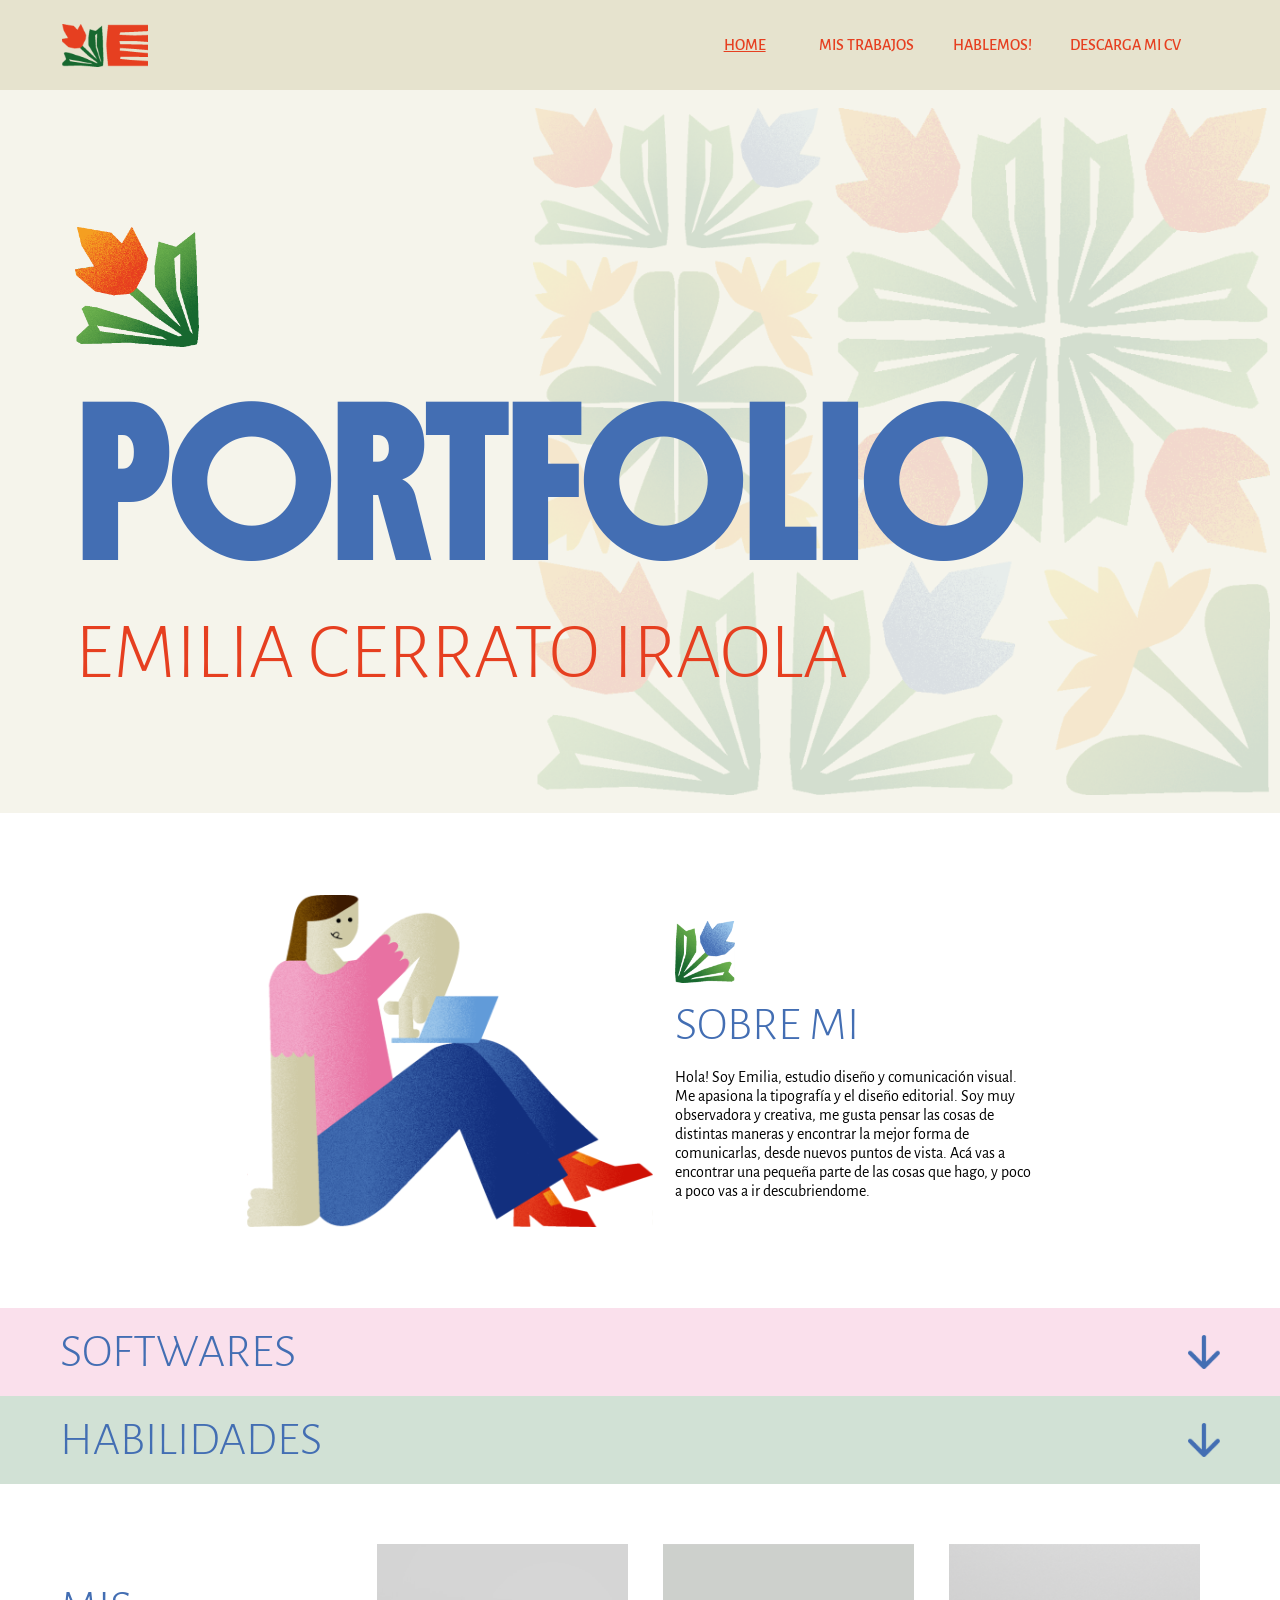
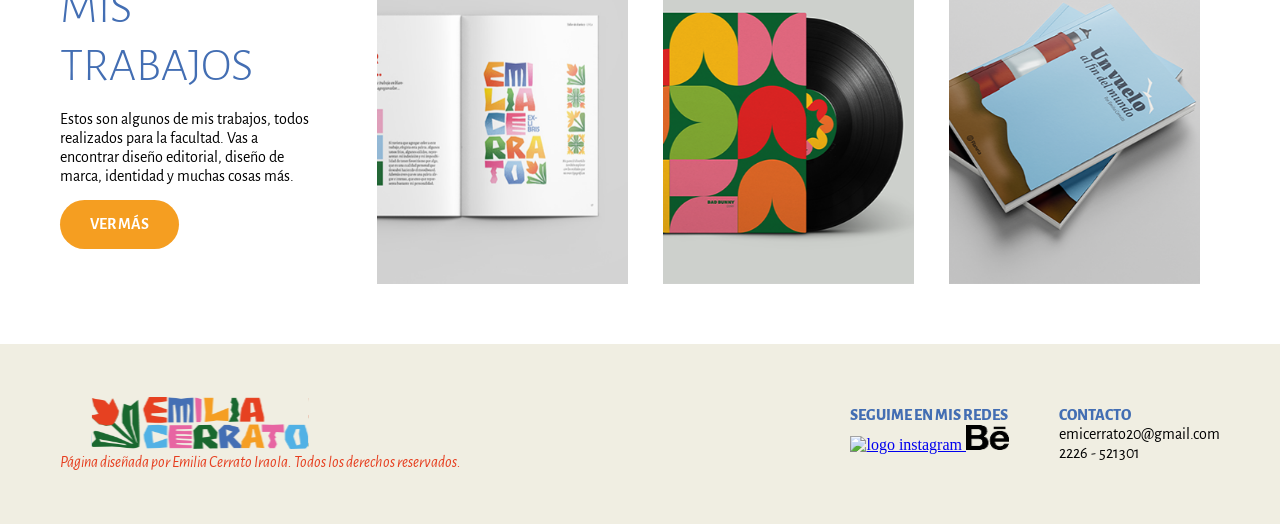
==== commit b4fb6de7: "avances" ====
--- a/index.html
+++ b/index.html
@@ -12,9 +12,7 @@
         <body>
             <header>
                 <nav id="nav">
-                    <div id="fotonav">
-                        <img src="img/nav/isologo.svg" alt="logo emilia" height="43px" width="90px">
-                    </div>
+                        <img src="img/nav/isologo.svg" alt="logo emilia" height="43px" width="90px" id="fotonav">
                     <div id="botonera">
                         <a class="botonpaginaactual" href="index.html"> HOME </a>
                         <a class="botonesnav" href="mistrabajos.html"> MIS TRABAJOS </a>
@@ -29,23 +27,23 @@
                 <section  id="hero-fondo">
                     <article id="textos-hero">
                         <img src="img/home/florroja.svg" alt="flor roja" height="120px" width="124px"></img>
-                        <h1> PORTFOLIO </h1>
-                        <h2> EMILIA CERRATO IRAOLA </h2>
+                        <h1 class="estilo-uno"> PORTFOLIO </h1>
+                        <h2 class="estilo-dos"> EMILIA CERRATO IRAOLA </h2>
                     </article>
                 </section>
 
                 <section id="sobre-mi">
-                    <img src="img/home/emiliailus.svg" alt="ilustración emilia" height="332px" width="410px"></img>
+                    <img src="img/home/emiliailus.svg" alt="ilustración emilia" height="332px" width="410px">
                     <article id="info-sobre-mi">
                         <img src="img/home/florazul.svg" alt="flor azul" height="62px" width="60px"></img>
-                        <h4> SOBRE MI </h4>
+                        <h3 class="estilo-cuatro"> SOBRE MI </h3>
                         <p> Hola! Soy Emilia, estudio diseño y comunicación visual. Me apasiona la tipografía y el diseño editorial. Soy muy observadora y creativa, me gusta pensar las cosas de distintas maneras y encontrar la mejor forma de comunicarlas, desde nuevos puntos de vista. Acá vas a encontrar una pequeña parte de las cosas que hago, y poco a poco vas a ir descubriendome. </p>
                     </article>
                 </section>
               
                 <details id="softwares">
                     <summary class="desplegable-cerrado">
-                        <h4> SOFTWARES </h4>
+                        <h3 class="estilo-cuatro"> SOFTWARES </h3>
                         <img src="img/home/flecha-azul.png" alt="flecha" height="34px">
                     </summary>
 
@@ -94,7 +92,7 @@
                 
                 <details id="habilidades">
                     <summary class="desplegable-cerrado">
-                        <h4> HABILIDADES </h4>
+                        <h3 class="estilo-cuatro"> HABILIDADES </h3>
                         <img src="img/home/flecha-azul.png" alt="flecha" height="34px">
                     </summary>
 
@@ -145,9 +143,9 @@
 
                 <section id="mis-trabajos">
                     <article id="info-mis-trabajos">
-                        <h4> MIS TRABAJOS </h4>
+                        <h3 class="estilo-cuatro"> MIS TRABAJOS </h3>
                         <p> Estos son algunos de mis trabajos, todos realizados para la facultad. Vas a encontrar diseño editorial, diseño de marca, identidad y muchas cosas más. </p>
-                        <a href="mistrabajos.html" class="botones"> VER MÁS </a>
+                        <a href="mistrabajos.html" class="botones mantener-altura"> VER MÁS </a>
                     </article>
                     <article id="fotos-trabajos-home">
                         <img src="img/home/exlibris-portada.png" alt="trabajo exlibris" height="340px" width="251px">
@@ -159,30 +157,27 @@
             </main>
 
             <footer>
-                <div id="contenido-footer">
                     <div id="derechos-emilia">
-                        <img src="img/footer/logocompleto.svg" alt="logo emilia cerrato" height="72px" width="300px">
-                        <h6> Página diseñada por Emilia Cerrato Iraola. Todos los derechos reservados. </h6>
+                        <img src="img/footer/logocompleto.svg" alt="logo emilia cerrato" height="52px" width="280px">
+                        <p class="estilo-seis"> Página diseñada por Emilia Cerrato Iraola. Todos los derechos reservados. </p>
                     </div>
                     <div id="info-footer">
-                        <div id="seguime">
-                            <h7> SEGUIME EN MIS REDES </h7>
+                        <div class="nloquecitos-info">
+                            <p class="estilo-siete"> SEGUIME EN MIS REDES <p>
                             <div>
                                 <a href="https://www.instagram.com/por.emilia/">
-                                <img src="img/footer/instagramlogo.png" alt="logo instagram" height="35" width="35">
+                                <img src="img/footer/instagramlogo.png" alt="logo instagram" height="30" width="30">
                                 </a>
                                 <a href="https://www.behance.net/emiliacerrato1" >
-                                <img src="img/footer/behancelogo.png" alt="logo behance" height="30px" width="48px">
+                                <img src="img/footer/behancelogo.png" alt="logo behance" height="25px" width="43px">
                                 </a>
                             </div>
                         </div>
-                        <div id="contacto">
-                            <h7> CONTACTO </h7>
+                        <div class="bloquecitos-info">
+                            <p class="estilo-siete"> CONTACTO </p>
                             <p> emicerrato20@gmail.com </p>
                             <p> 2226 - 521301 </p>
                         </div>
                     </div>
-                </div>
             </footer>
         </body>
-
--- a/estilos.css
+++ b/estilos.css
@@ -4,82 +4,72 @@
 
 /* Generales */
 
-h1 {
+* {
+    margin: 0px;
+    padding: 0px;
+}
+
+.estilo-uno {
     color: #436EB3;
     font-size: 8rem;
     font-family: 'Boldonse', system-ui;
-    margin: 0px;
-    padding: 0px;
     line-height: 1;
 }
 
-h2 {
+.estilo-dos {
     font-size: 5rem;
     font-weight: 300;
     font-family: 'Alegreya Sans';
-    margin: 0px;
-    padding: 0px;
     color: #E63F20;
     line-height: 0.6;
 }
 
-h3 {
-    font-size: 3rem;
+.estilo-tres {
+    font-size: 4rem;
     font-weight: bold;
     font-family: 'Alegreya Sans';
-    color: #436EB3;
-    margin: 0px;
-    padding: 0px;
-}
-
-h4 {
+    color: #E765A2;
+    line-height: 1;
+}
+
+.estilo-cuatro {
     font-size: 3rem;
     font-weight: 300;
     font-family: 'Alegreya Sans';
     color: #436EB3;
-    margin: 0px;
-    padding: 0px;
-}
-
-h5 {
-    font-size: 2,2rem;
+}
+
+.estilo-cinco {
+    font-size: 2rem;
     font-weight: bold;
     font-family: 'Alegreya Sans';
     color: #436EB3;
-    margin: 0px;
-    padding: 0px;
-}
-
-h6 {
+}
+
+.estilo-seis {
     font-size: 1rem;
     font-family: 'Alegreya Sans';
     font-weight: 400;
     font-style: italic;
-    margin: 0px;
-    padding: 0px;
     color: #E63F20;
 }
 
-h7 {
-    font-size: 1,5rem;
+.estilo-siete {
+    font-size: 1rem;
     font-family: 'Alegreya Sans';
     font-weight: 800;
-    margin: 0px;
-    padding: 0px;
+    color: #436EB3;
 }
 
 p {
-    font-size: 1,5rem;
-    font-family: 'Alegreya Sans';
-    margin: 0px;
-    padding: 0px;
+    font-size: 1rem;
+    font-family: 'Alegreya Sans';
 }
 
 .botones {
-    font-size: 1,5rem;
+    font-size: 1rem;
     font-family: 'Alegreya Sans';
     font-weight: bold;
-    margin: 0px;
     padding: 15px 30px;
     border-radius: 50px;
     text-decoration: none;
@@ -87,6 +77,41 @@
     background-color: #F59E21;
 }
 
+
+/* Footer */
+
+footer {
+    background-color: #F0EEE2;
+    height: 20vh;
+    display: flex;
+    justify-content: space-between;
+    align-items: center;
+}
+
+#contenido-footer {
+    margin-left: 60px;
+    margin-right: 60px;
+    display: flex;
+    justify-content: space-between;
+}
+
+#derechos-emilia {
+    margin-left: 60px;
+}
+
+#info-footer {
+    display: flex;
+    justify-content: space-between;
+    gap: 50px;
+    margin-right: 60px;
+}
+
+.bloquecitos-info {
+    display: flex;
+    flex-direction: column;
+}
+
+
 /* Header y navegador */
 
 header {
@@ -132,9 +157,10 @@
 
 #fotonav {
     margin-left: 60px;
-    display: flex;
-    align-items: center;
-}
+}
+
+
+/* index */
 
 
 /* Hero home */
@@ -145,7 +171,6 @@
     background-repeat: no-repeat;
     background-position: right 10px center;
     background-size: auto 95%;
-    margin: 0px;
     padding: 15px;
     display: flex; 
     align-items: center;
@@ -195,7 +220,9 @@
 
 .desplegable-abierto {
     display: flex;
-    gap: 20px;
+    justify-content: space-around;
+    margin-right: 60px;
+    margin-left: 60px;
     align-items: center;
     padding-top: 5px;
     padding-bottom: 5px;
@@ -206,7 +233,6 @@
 
 #softwares {
     background-color: #FAE0EC;
-    margin: 0px;
     padding-top: 15px;
     padding-bottom: 15px;
 }
@@ -226,8 +252,6 @@
     display: flex;
     flex-direction: column;
     justify-content: space-evenly;
-    padding: 0px;
-    margin: 0px;
 }
 
 
@@ -235,7 +259,6 @@
 
 #habilidades {
     background-color: #D1E1D5;
-    margin: 0px;
     padding-top: 15px;
     padding-bottom: 15px;
 }
@@ -264,53 +287,212 @@
 #mis-trabajos {
     display: flex;
     justify-content: space-between;
+    align-items: center;
     margin-top: 60px;
+    margin-bottom: 60px;
+}
+
+.mantener-altura {
+    height: fit-content;
+    width: fit-content;
 }
 
 #info-mis-trabajos {
     margin-left: 60px;
+    height: 30vh;
     width: 20vw;
-
+    display: flex;
+    flex-direction: column;
+    justify-content: space-between;
 }
 
 #fotos-trabajos-home {
-    margin-right: 60px;
+    margin-right: 80px;
     display: flex;
     gap: 35px;
 }
 
 
-/* Footer */
-
-footer {
-    background-color: #F0EEE2;
-    height: 20vh;
+/* hablemos! */
+
+/* Página general */
+
+#fondo-forms {
+    margin: 5px;
+    background-image: url(img/formulario/fondoforms.png);
+    background-repeat: no-repeat;
+    background-size: 100%;
+    height: 85vh;
+    display: flex;
+    align-items: center;
+    justify-content: center;
+}
+
+
+/* Formulario */
+
+form {
+    background-color: #FAE0EC;
+    height: 58vh;
+    width: 55vw;
+    border-radius: 40px;
+    padding: 40px;
+}
+
+#campos-completar {
+    width: 100%;
+    height: auto;
+    display: flex;
+    margin-top: 40px;
+}
+
+.columnas-forms {
+    width: 50%;
+    height: auto;
+}
+
+input {
+    width: 80%;
+    height: 35px;
+    background-color: #FCFBF6;
+    border: none;
+    border-radius: 20px;
+    padding-left: 15px;
+    margin-bottom: 20px;
+    font-family: "Alegreya Sans";
+    font-size: 1rem;
+}
+
+input [type=checkbox] {
+    width: auto;
+    height: auto;
+}
+
+textarea {
+    background-color: #FCFBF6;
+    border: none;
+    border-radius: 20px;
+    height: 23vh;
+    width: 95%;
+    margin-bottom: 25px;
+    padding: 15px;
+}
+
+label {
+    display: block;
+    height: 25px;
+    font-size: 1rem;
+    font-weight: bold;
+    font-family: 'Alegreya Sans';
+    color: #436EB3;
+    margin-left: 15px;
+}
+
+.mayusculas {
+    text-transform: uppercase;
+    font-size: 1rem;
+}
+
+
+/* Mis trabajos */
+
+#trabajos-principales {
+    height: 55vh;
+    margin-left: 60px;
+    margin-right: 60px;
+    padding-top: 40px;
+}
+
+.img-trabajos {
+    background-color: #DDF0FA;
+    padding: 18px;
+    border-radius: 25px;
+}
+
+#fotos-trabajos {
+    width: 100%;
+    display: flex;
+    justify-content: center;
+    align-content: center;
+    gap: 30px;
+    margin-top: 20px;
+    margin-bottom: 60px;
+}
+
+.trabajo-desplegado-con-galeria {
+    display: flex;
+    margin-left: 60px;
+    margin-right: 60px;
+    margin-top: 65px;
+    gap: 50px;
+}
+
+.info-galeria {
+    width: 55%;
+}
+
+.galería {
+
+}
+
+/* Galerías aparte */
+
+.trabajo-especifico {
+    height: 80vh;
+    display: flex;
+    align-items: center;
+    justify-content: center;
+    gap: 85px;
+    margin-left: 85px;
+    margin-right: 85px;
+}
+
+.descripcion-trabajo {
+    width: 35%;
+    display: flex;
+    flex-direction: column;
+}
+
+.distanciar {
     margin-top: 60px;
-}
-
-#contenido-footer {
-    margin-left: 60px;
-    margin-right: 60px;
-    display: flex;
-    justify-content: space-between;
-    padding-top: 30px;
-}
-
-#derechos-emilia {
-}
-
-#info-footer {
-    display: flex;
-    justify-content: space-between;
-    gap: 40px;
-}
-
-#seguime {
-    display: flex;
-    flex-direction: column;
-}
-
-#contacto {
-    display: flex;
-    flex-direction: column;
-}+    margin-bottom: 40px;
+}
+
+
+/* Curriculum */
+
+#curriculum {
+    display: flex;
+    margin-right: 80px;
+}
+
+#cv-izquierda {
+    width: 15%;
+    height: auto;
+    background-color: #f7f6ef;
+    padding: 60px;
+    display: flex;
+    flex-direction: column;
+}
+
+#cv-derecha {
+    padding: 60px;
+    padding-left: 80px;
+    display: flex;
+    flex-direction: column;
+    justify-content: space-between;
+}
+
+.listas {
+    font-family: "Alegreya Sans";
+    font-size: 1rem;
+    margin-bottom: 20px;
+}
+
+#encabezado {
+    margin-bottom: 30px;
+}
+
+.bloquecito-cv {
+    margin-top: 30px;
+}
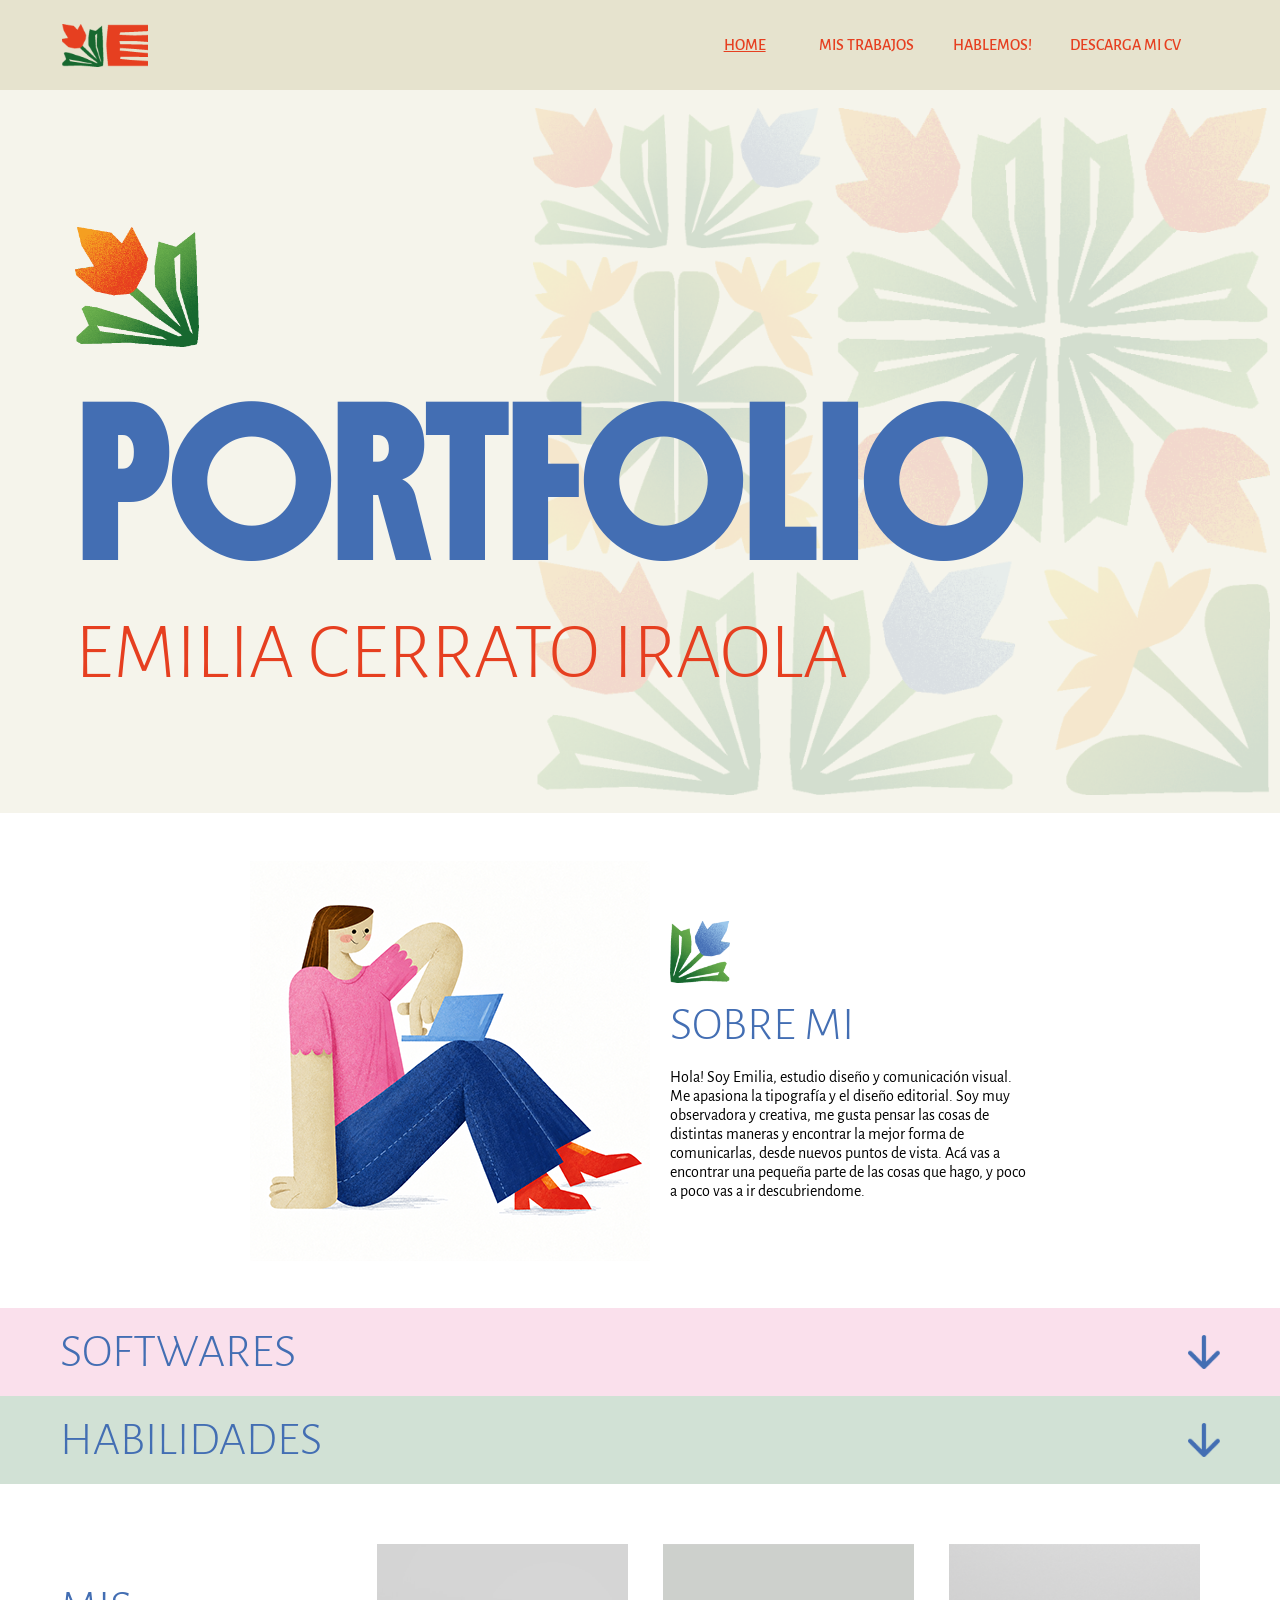
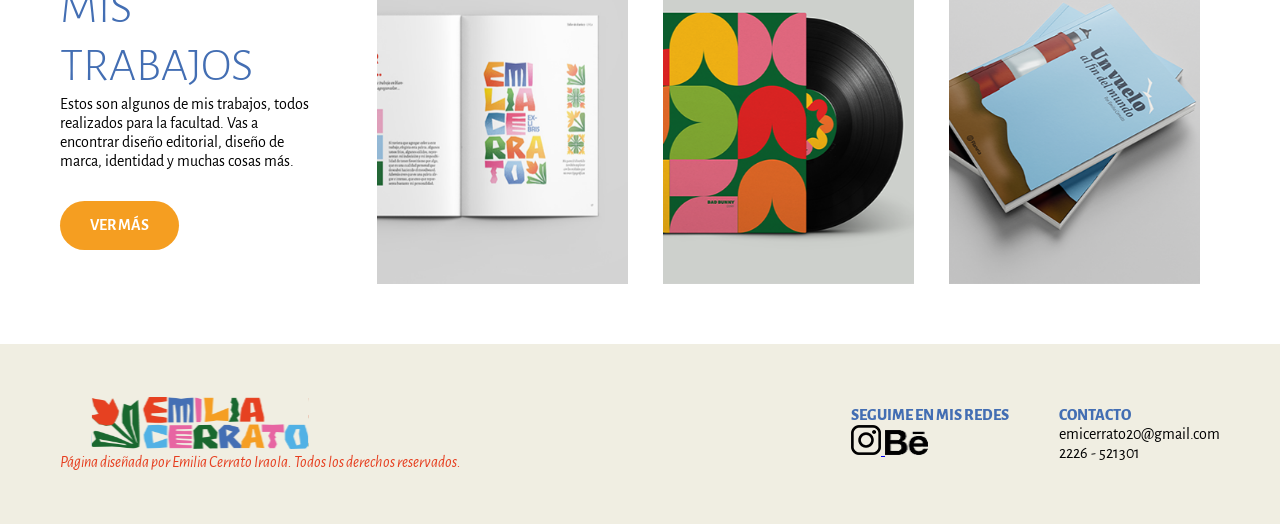
==== commit b6efcd7e: "ultima subida" ====
--- a/index.html
+++ b/index.html
@@ -7,16 +7,17 @@
             <style>
                 @import url('https://fonts.googleapis.com/css2?family=Alegreya+Sans:ital,wght@0,100;0,300;0,400;0,500;0,700;0,800;0,900;1,100;1,300;1,400;1,500;1,700;1,800;1,900&family=Boldonse&display=swap');
             </style>
+            <link rel="icon" type="image/x-icon" href="img/favicon.ico">
         </head>
 
         <body>
             <header>
                 <nav id="nav">
-                        <img src="img/nav/isologo.svg" alt="logo emilia" height="43px" width="90px" id="fotonav">
+                        <img src="img/nav/isologo.svg" alt="logo emilia" height="43" width="90" id="fotonav">
                     <div id="botonera">
                         <a class="botonpaginaactual" href="index.html"> HOME </a>
                         <a class="botonesnav" href="mistrabajos.html"> MIS TRABAJOS </a>
-                        <a class="botonesnav" href="hablemos!.html"> HABLEMOS! </a>
+                        <a class="botonesnav" href="hablemos.html"> HABLEMOS! </a>
                         <a class="botonesnav" href="cv.html"> DESCARGA MI CV </a>
                     </div>
                 </nav>
@@ -26,16 +27,16 @@
 
                 <section  id="hero-fondo">
                     <article id="textos-hero">
-                        <img src="img/home/florroja.svg" alt="flor roja" height="120px" width="124px"></img>
+                        <img src="img/home/florroja.svg" alt="flor roja" height="120" width="124"></img>
                         <h1 class="estilo-uno"> PORTFOLIO </h1>
                         <h2 class="estilo-dos"> EMILIA CERRATO IRAOLA </h2>
                     </article>
                 </section>
 
                 <section id="sobre-mi">
-                    <img src="img/home/emiliailus.svg" alt="ilustración emilia" height="332px" width="410px">
+                    <div class="imagen-animada" role="img" aria-label="Ilustración de Emilia"></div>
                     <article id="info-sobre-mi">
-                        <img src="img/home/florazul.svg" alt="flor azul" height="62px" width="60px"></img>
+                        <img src="img/home/florazul.svg" alt="flor azul" height="62" width="60"></img>
                         <h3 class="estilo-cuatro"> SOBRE MI </h3>
                         <p> Hola! Soy Emilia, estudio diseño y comunicación visual. Me apasiona la tipografía y el diseño editorial. Soy muy observadora y creativa, me gusta pensar las cosas de distintas maneras y encontrar la mejor forma de comunicarlas, desde nuevos puntos de vista. Acá vas a encontrar una pequeña parte de las cosas que hago, y poco a poco vas a ir descubriendome. </p>
                     </article>
@@ -44,47 +45,47 @@
                 <details id="softwares">
                     <summary class="desplegable-cerrado">
                         <h3 class="estilo-cuatro"> SOFTWARES </h3>
-                        <img src="img/home/flecha-azul.png" alt="flecha" height="34px">
+                        <img src="img/home/flecha-azul.png" alt="flecha" height="34">
                     </summary>
 
                     <ul class="desplegable-abierto">
                         <li class="apartadito-programa">
-                            <img src="img/home/logo-adobe-illustrator.svg" alt="logo illustrator" height="63px" width="63px">
+                            <img src="img/home/logo-adobe-illustrator.svg" alt="logo illustrator" height="63" width="63">
                             <div class="info-programa">
                                 <p> Adobe Illustrator </p>
-                                <img src="img/home/porcentaje-illustrator.svg" alt="nivel de illustrator" height="15px" width="103px">
+                                <img src="img/home/porcentaje-illustrator.svg" alt="nivel de illustrator" height="15" width="103">
                             </div>
                         </li>
 
                         <li class="apartadito-programa">
-                            <img src="img/home/logo-adobe-photoshop.svg" alt="logo photoshop" height="63px" width="63px">
+                            <img src="img/home/logo-adobe-photoshop.svg" alt="logo photoshop" height="63" width="63">
                             <div class="info-programa">
                                 <p> Adobe Photoshop </p>
-                                <img src="img/home/porcentaje-photoshop.svg" alt="nivel de photoshop" height="15px" width="103px">
+                                <img src="img/home/porcentaje-photoshop.svg" alt="nivel de photoshop" height="15" width="103">
                             </div>
                         </li>
 
                         <li class="apartadito-programa">
-                            <img src="img/home/logo-adobe-indesign.svg" alt="logo indesign" height="63px" width="63px">
+                            <img src="img/home/logo-adobe-indesign.svg" alt="logo indesign" height="63" width="63">
                             <div class="info-programa">
                                 <p> Adobe InDesign </p>
-                                <img src="img/home/porcentaje-indesign.svg" alt="nivel de indesign" height="15px" width="103px">
+                                <img src="img/home/porcentaje-indesign.svg" alt="nivel de indesign" height="15" width="103">
                             </div>
                         </li>
 
                         <li class="apartadito-programa">
-                            <img src="img/home/logo-capcut.svg" alt="logo capcut" height="63px" width="63px">
+                            <img src="img/home/logo-capcut.svg" alt="logo capcut" height="63" width="63">
                             <div class="info-programa">
                                 <p> CapCut </p>
-                                <img src="img/home/porcentaje-capcut.svg" alt="nivel de capcut" height="15px" width="103px">
+                                <img src="img/home/porcentaje-capcut.svg" alt="nivel de capcut" height="15" width="103">
                             </div>
                         </li>
 
                         <li class="apartadito-programa">
-                            <img src="img/home/logo-figma.svg" alt="logo figma" height="63px" width="63px">
+                            <img src="img/home/logo-figma.svg" alt="logo figma" height="63" width="63">
                             <div class="info-programa">
                                 <p> Figma </p>
-                                <img src="img/home/porcentaje-figma.svg" alt="nivel de figma" height="15px" width="103px">
+                                <img src="img/home/porcentaje-figma.svg" alt="nivel de figma" height="15" width="103">
                             </div>
                         </li>
                     </ul>
@@ -93,49 +94,49 @@
                 <details id="habilidades">
                     <summary class="desplegable-cerrado">
                         <h3 class="estilo-cuatro"> HABILIDADES </h3>
-                        <img src="img/home/flecha-azul.png" alt="flecha" height="34px">
+                        <img src="img/home/flecha-azul.png" alt="flecha" height="34">
                     </summary>
 
                     <ul class="desplegable-abierto">
                         <li class="apartadito-habilidad">
                             <div class="info-habilidad">
                                 <p> Diseño editorial </p>
-                                <img src="img/home/porcentaje-diseñoeditorial.svg" alt="nivel de diseño editorial" height="15px" width="103px">
+                                <img src="img/home/porcentaje-diseñoeditorial.svg" alt="nivel de diseño editorial" height="15" width="103">
                             </div>
                         </li>
 
                         <li class="apartadito-habilidad">
                             <div class="info-habilidad">
                                 <p> Identidad </p>
-                                <img src="img/home/porcentaje-identidad.svg" alt="nivel de identidad" height="15px" width="103px">
+                                <img src="img/home/porcentaje-identidad.svg" alt="nivel de identidad" height="15" width="103">
                             </div>
                         </li>
 
                         <li class="apartadito-habilidad">
                             <div class="info-habilidad">
                                 <p> Fotografía </p>
-                                <img src="img/home/porcentaje-fotografia.svg" alt="nivel de fotografía" height="15px" width="103px">
+                                <img src="img/home/porcentaje-fotografia.svg" alt="nivel de fotografía" height="15" width="103">
                             </div>
                         </li>
 
                         <li class="apartadito-habilidad">
                             <div class="info-habilidad">
                                 <p> Preprensa </p>
-                                <img src="img/home/porcentaje-preprensa.svg" alt="nivel de preprensa" height="15px" width="103px">
+                                <img src="img/home/porcentaje-preprensa.svg" alt="nivel de preprensa" height="15" width="103">
                             </div>
                         </li>
 
                         <li class="apartadito-habilidad">
                             <div class="info-habilidad">
                                 <p> Packaging </p>
-                                <img src="img/home/porcentaje-packaging.svg" alt="nivel de packaging" height="15px" width="103px">
+                                <img src="img/home/porcentaje-packaging.svg" alt="nivel de packaging" height="15" width="103">
                             </div>
                         </li>
 
                         <li class="apartadito-habilidad">
                             <div class="info-habilidad">
                                 <p> Redes sociales </p>
-                                <img src="img/home/porcentaje-redes-sociales.svg" alt="nivel de redes" height="15px" width="103px">
+                                <img src="img/home/porcentaje-redes-sociales.svg" alt="nivel de redes" height="15" width="103">
                             </div>
                         </li>
                     </ul>
@@ -148,9 +149,9 @@
                         <a href="mistrabajos.html" class="botones mantener-altura"> VER MÁS </a>
                     </article>
                     <article id="fotos-trabajos-home">
-                        <img src="img/home/exlibris-portada.png" alt="trabajo exlibris" height="340px" width="251px">
-                        <img src="img/home/disco-portada.png" alt="trabajo disco" height="340px" width="251px">
-                        <img src="img/home/unvueloalfindelmundo-portada.png" alt="trabajo un vuelo al fin del mundo" height="340px" width="251px">
+                        <img src="img/home/exlibris-portada.png" alt="trabajo exlibris" height="340" width="251">
+                        <img src="img/home/disco-portada.png" alt="trabajo disco" height="340" width="251">
+                        <img src="img/home/unvueloalfindelmundo-portada.png" alt="trabajo un vuelo al fin del mundo" height="340" width="251">
                     </article>
                 </section>
         
@@ -158,18 +159,18 @@
 
             <footer>
                     <div id="derechos-emilia">
-                        <img src="img/footer/logocompleto.svg" alt="logo emilia cerrato" height="52px" width="280px">
+                        <img src="img/footer/logocompleto.svg" alt="logo emilia cerrato" height="52" width="280">
                         <p class="estilo-seis"> Página diseñada por Emilia Cerrato Iraola. Todos los derechos reservados. </p>
                     </div>
                     <div id="info-footer">
-                        <div class="nloquecitos-info">
+                        <div class="bloquecitos-info">
                             <p class="estilo-siete"> SEGUIME EN MIS REDES <p>
                             <div>
                                 <a href="https://www.instagram.com/por.emilia/">
                                 <img src="img/footer/instagramlogo.png" alt="logo instagram" height="30" width="30">
                                 </a>
                                 <a href="https://www.behance.net/emiliacerrato1" >
-                                <img src="img/footer/behancelogo.png" alt="logo behance" height="25px" width="43px">
+                                <img src="img/footer/behancelogo.png" alt="logo behance" height="25" width="43">
                                 </a>
                             </div>
                         </div>
--- a/estilos.css
+++ b/estilos.css
@@ -59,6 +59,13 @@
     font-family: 'Alegreya Sans';
     font-weight: 800;
     color: #436EB3;
+}
+
+.estilo-ocho {
+    font-size: 2.5rem;
+    font-weight: bold;
+    font-family: 'Alegreya Sans';
+    color: white;
 }
 
 p {
@@ -75,6 +82,13 @@
     text-decoration: none;
     color: white;
     background-color: #F59E21;
+    transition: background-color 0.3s ease, transform 0.3s ease, box-shadow 0.3s ease;
+}
+
+.botones:hover {
+    background-color: #e63f20;
+    transform: scale(1.05);
+    box-shadow: 0 6px 12px rgba(0, 0, 0, 0.25);
 }
 
 
@@ -195,8 +209,6 @@
     justify-content: center;
     gap: 20px;
     align-items: center;
-    margin-left: 60px;
-    margin-right: 60px;
 }
 
 #info-sobre-mi {
@@ -205,6 +217,17 @@
     display: flex;
     flex-direction: column;
     justify-content: space-between;
+}
+
+.imagen-animada {
+    width: 400px;
+    height: 400px;
+    background-image: url("img/home/ilustracion-emi.png");
+    background-size: cover;
+}
+
+.imagen-animada:hover {
+    background-image: url("img/home/gif-emi.gif");
 }
 
 
@@ -281,6 +304,14 @@
     align-items: center;
 }
 
+details summary img {
+    transition: transform 0.3s ease;
+}
+
+details[open] summary img {
+    transform: rotate(180deg);
+}
+
 
 /* Mis trabajos home */
 
@@ -295,6 +326,7 @@
 .mantener-altura {
     height: fit-content;
     width: fit-content;
+    margin-top: 30px;
 }
 
 #info-mis-trabajos {
@@ -312,6 +344,16 @@
     gap: 35px;
 }
 
+#fotos-trabajos-home img {
+    transition: transform 0.3s ease, box-shadow 0.3s ease;
+    
+}
+
+#fotos-trabajos-home img:hover {
+    transform: scale(1.05);
+    z-index: 1;
+    box-shadow: 0 6px 12px rgba(0, 0, 0, 0.25);
+}
 
 /* hablemos! */
 
@@ -374,7 +416,6 @@
     border-radius: 20px;
     height: 23vh;
     width: 95%;
-    margin-bottom: 25px;
     padding: 15px;
 }
 
@@ -395,6 +436,7 @@
 
 
 /* Mis trabajos */
+/* Primera parte */
 
 #trabajos-principales {
     height: 55vh;
@@ -419,21 +461,107 @@
     margin-bottom: 60px;
 }
 
+.trabajo {
+    position: relative;
+}
+
+.trabajo .img-trabajos {
+    display: block;
+}
+
+.hover {
+    position: absolute;
+    top: 0;
+    left: 0;
+    width: 100%;
+    height: 100%;
+    box-sizing: border-box;
+    padding: 30px;
+    border-radius: 25px;
+    background-color: #F59E21;
+    color: white;
+    display: flex;
+    flex-direction: column;
+    justify-content: end;
+    opacity: 0;
+    transition: opacity 0.3s ease;
+}
+
+.trabajo:hover .hover {
+    opacity: 1;
+}
+
+/* Segunda parte*/
+
 .trabajo-desplegado-con-galeria {
     display: flex;
     margin-left: 60px;
     margin-right: 60px;
     margin-top: 65px;
     gap: 50px;
+    align-items: center;
 }
 
 .info-galeria {
-    width: 55%;
-}
-
-.galería {
-
-}
+    height: auto;
+    width: 50%;
+    display: flex;
+    flex-direction: column;
+
+}
+
+#galeria-museo {
+    display: grid;
+    grid-template-columns: repeat(3, 300px);
+    grid-template-rows: repeat(3, 200px);
+    gap: 10px;
+    margin-left: 25px;
+}
+
+#imagen-grande-museo {
+    grid-column: 1;
+    grid-row: 2 / 4;
+}
+
+#entradas-museo {
+    grid-column: 3;
+    grid-row: 3;
+}
+
+#galeria-exlibris {
+    display: grid;
+    grid-template-columns: 323px 285px 323px;
+    grid-template-rows: repeat(2, 247px);
+    gap: 10px;
+}
+
+#galeria-un-vuelo {
+    display: grid;
+    grid-template-columns: repeat(3, 310px);
+    grid-template-rows: repeat(2, 226px);
+    gap: 10px;
+    margin-bottom: 60px;
+}
+
+#video {
+  grid-column: 2;
+  grid-row: 1 / 4;
+  object-fit: cover;
+}
+
+#galeria-museo img,
+#galeria-exlibris img,
+#galeria-un-vuelo img {
+    transition: transform 0.3s ease;
+}
+
+#galeria-museo img:hover,
+#galeria-exlibris img:hover,
+#galeria-un-vuelo img:hover {
+    transform: scale(1.05);
+    z-index: 1;
+}
+
 
 /* Galerías aparte */
 
@@ -456,6 +584,29 @@
 .distanciar {
     margin-top: 60px;
     margin-bottom: 40px;
+}
+
+.foto-cambio {
+    position: relative;
+}
+
+.foto-cambio img {
+    display: block;
+}
+
+.foto-dorso {
+    position: absolute;
+    top: 0;
+    left: 0;
+    width: 100%;
+    height: 100%;
+    object-fit: cover;
+    opacity: 0;
+    transition: opacity 0.3s ease;
+}
+
+.foto-cambio:hover .foto-dorso {
+    opacity: 1;
 }
 
 
@@ -496,3 +647,29 @@
 .bloquecito-cv {
     margin-top: 30px;
 }
+
+
+
+
+
+
+/* Responsive */
+
+@media screen and (max-width: 600px) {
+
+#nav {
+    height: auto;
+}
+
+#botonera {
+    flex-direction: column;
+    justify-content: center;
+    width: auto;
+    height: auto;
+}
+
+#fotonav {
+    align-items: center;
+}
+
+}
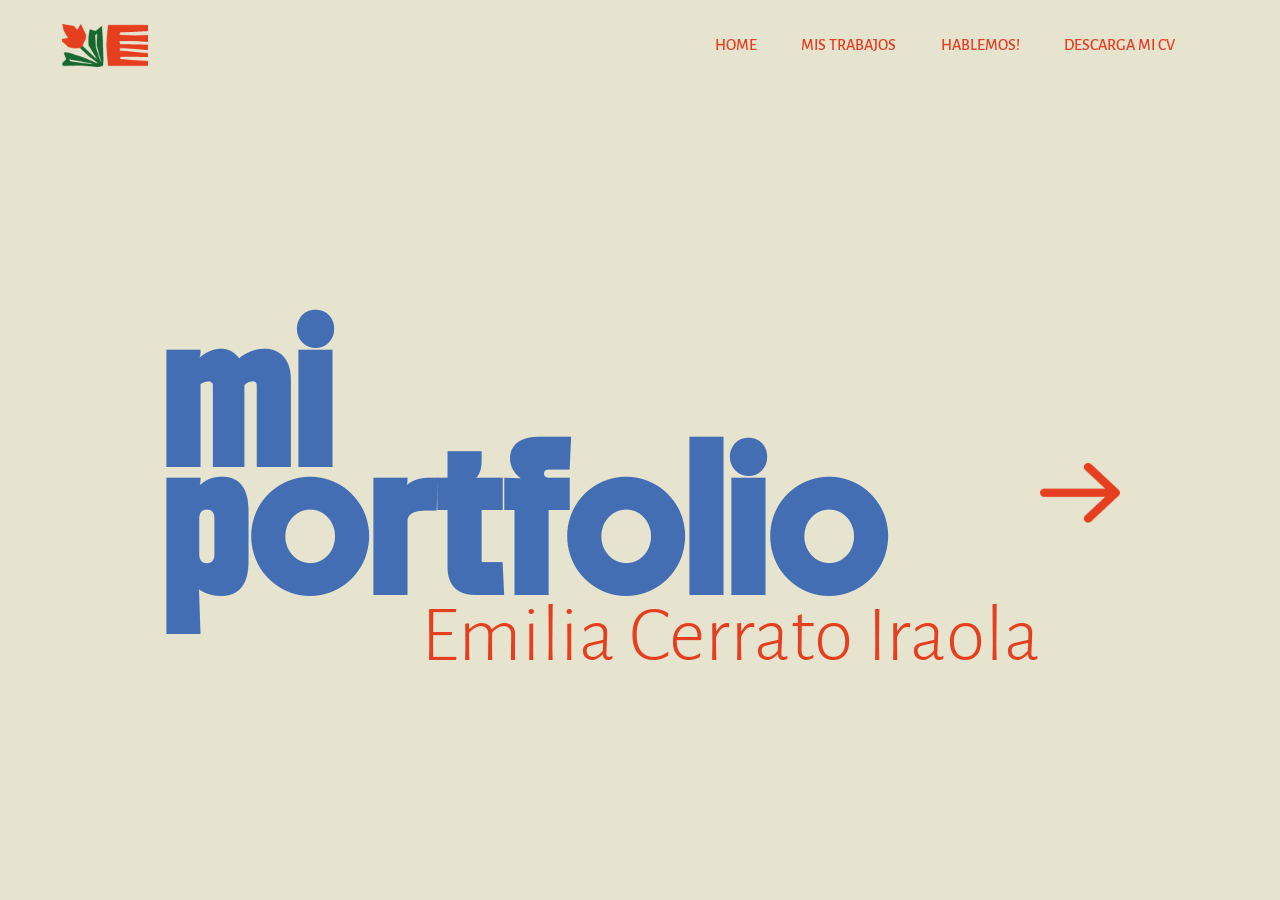
==== commit c954d3bb: "subida 10/11" ====
--- a/index.html
+++ b/index.html
@@ -15,7 +15,7 @@
                 <nav id="nav">
                         <img src="img/nav/isologo.svg" alt="logo emilia" height="43" width="90" id="fotonav">
                     <div id="botonera">
-                        <a class="botonpaginaactual" href="index.html"> HOME </a>
+                        <a class="botonesnav" href="home.html"> HOME </a>
                         <a class="botonesnav" href="mistrabajos.html"> MIS TRABAJOS </a>
                         <a class="botonesnav" href="hablemos.html"> HABLEMOS! </a>
                         <a class="botonesnav" href="cv.html"> DESCARGA MI CV </a>
@@ -23,162 +23,14 @@
                 </nav>
             </header>
 
-            <main>
-
-                <section  id="hero-fondo">
-                    <article id="textos-hero">
-                        <img src="img/home/florroja.svg" alt="flor roja" height="120" width="124"></img>
-                        <h1 class="estilo-uno"> PORTFOLIO </h1>
-                        <h2 class="estilo-dos"> EMILIA CERRATO IRAOLA </h2>
+            <main id="portada-proyecto">
+                <section id="nombre-proyecto">
+                    <article id="titulo">
+                        <h2 class="estilo-uno"> mi portfolio </h2>
+                        <h1 class="estilo-dos separar"> Emilia Cerrato Iraola </h1>
+                    </article>
+                    <article>
+                        <a href="home.html"> <img src="img/flecha_roja.png" height="60" width="80" class="flecha"> </a>
                     </article>
                 </section>
-
-                <section id="sobre-mi">
-                    <div class="imagen-animada" role="img" aria-label="Ilustración de Emilia"></div>
-                    <article id="info-sobre-mi">
-                        <img src="img/home/florazul.svg" alt="flor azul" height="62" width="60"></img>
-                        <h3 class="estilo-cuatro"> SOBRE MI </h3>
-                        <p> Hola! Soy Emilia, estudio diseño y comunicación visual. Me apasiona la tipografía y el diseño editorial. Soy muy observadora y creativa, me gusta pensar las cosas de distintas maneras y encontrar la mejor forma de comunicarlas, desde nuevos puntos de vista. Acá vas a encontrar una pequeña parte de las cosas que hago, y poco a poco vas a ir descubriendome. </p>
-                    </article>
-                </section>
-              
-                <details id="softwares">
-                    <summary class="desplegable-cerrado">
-                        <h3 class="estilo-cuatro"> SOFTWARES </h3>
-                        <img src="img/home/flecha-azul.png" alt="flecha" height="34">
-                    </summary>
-
-                    <ul class="desplegable-abierto">
-                        <li class="apartadito-programa">
-                            <img src="img/home/logo-adobe-illustrator.svg" alt="logo illustrator" height="63" width="63">
-                            <div class="info-programa">
-                                <p> Adobe Illustrator </p>
-                                <img src="img/home/porcentaje-illustrator.svg" alt="nivel de illustrator" height="15" width="103">
-                            </div>
-                        </li>
-
-                        <li class="apartadito-programa">
-                            <img src="img/home/logo-adobe-photoshop.svg" alt="logo photoshop" height="63" width="63">
-                            <div class="info-programa">
-                                <p> Adobe Photoshop </p>
-                                <img src="img/home/porcentaje-photoshop.svg" alt="nivel de photoshop" height="15" width="103">
-                            </div>
-                        </li>
-
-                        <li class="apartadito-programa">
-                            <img src="img/home/logo-adobe-indesign.svg" alt="logo indesign" height="63" width="63">
-                            <div class="info-programa">
-                                <p> Adobe InDesign </p>
-                                <img src="img/home/porcentaje-indesign.svg" alt="nivel de indesign" height="15" width="103">
-                            </div>
-                        </li>
-
-                        <li class="apartadito-programa">
-                            <img src="img/home/logo-capcut.svg" alt="logo capcut" height="63" width="63">
-                            <div class="info-programa">
-                                <p> CapCut </p>
-                                <img src="img/home/porcentaje-capcut.svg" alt="nivel de capcut" height="15" width="103">
-                            </div>
-                        </li>
-
-                        <li class="apartadito-programa">
-                            <img src="img/home/logo-figma.svg" alt="logo figma" height="63" width="63">
-                            <div class="info-programa">
-                                <p> Figma </p>
-                                <img src="img/home/porcentaje-figma.svg" alt="nivel de figma" height="15" width="103">
-                            </div>
-                        </li>
-                    </ul>
-                </details>
-                
-                <details id="habilidades">
-                    <summary class="desplegable-cerrado">
-                        <h3 class="estilo-cuatro"> HABILIDADES </h3>
-                        <img src="img/home/flecha-azul.png" alt="flecha" height="34">
-                    </summary>
-
-                    <ul class="desplegable-abierto">
-                        <li class="apartadito-habilidad">
-                            <div class="info-habilidad">
-                                <p> Diseño editorial </p>
-                                <img src="img/home/porcentaje-diseñoeditorial.svg" alt="nivel de diseño editorial" height="15" width="103">
-                            </div>
-                        </li>
-
-                        <li class="apartadito-habilidad">
-                            <div class="info-habilidad">
-                                <p> Identidad </p>
-                                <img src="img/home/porcentaje-identidad.svg" alt="nivel de identidad" height="15" width="103">
-                            </div>
-                        </li>
-
-                        <li class="apartadito-habilidad">
-                            <div class="info-habilidad">
-                                <p> Fotografía </p>
-                                <img src="img/home/porcentaje-fotografia.svg" alt="nivel de fotografía" height="15" width="103">
-                            </div>
-                        </li>
-
-                        <li class="apartadito-habilidad">
-                            <div class="info-habilidad">
-                                <p> Preprensa </p>
-                                <img src="img/home/porcentaje-preprensa.svg" alt="nivel de preprensa" height="15" width="103">
-                            </div>
-                        </li>
-
-                        <li class="apartadito-habilidad">
-                            <div class="info-habilidad">
-                                <p> Packaging </p>
-                                <img src="img/home/porcentaje-packaging.svg" alt="nivel de packaging" height="15" width="103">
-                            </div>
-                        </li>
-
-                        <li class="apartadito-habilidad">
-                            <div class="info-habilidad">
-                                <p> Redes sociales </p>
-                                <img src="img/home/porcentaje-redes-sociales.svg" alt="nivel de redes" height="15" width="103">
-                            </div>
-                        </li>
-                    </ul>
-                </details>
-
-                <section id="mis-trabajos">
-                    <article id="info-mis-trabajos">
-                        <h3 class="estilo-cuatro"> MIS TRABAJOS </h3>
-                        <p> Estos son algunos de mis trabajos, todos realizados para la facultad. Vas a encontrar diseño editorial, diseño de marca, identidad y muchas cosas más. </p>
-                        <a href="mistrabajos.html" class="botones mantener-altura"> VER MÁS </a>
-                    </article>
-                    <article id="fotos-trabajos-home">
-                        <img src="img/home/exlibris-portada.png" alt="trabajo exlibris" height="340" width="251">
-                        <img src="img/home/disco-portada.png" alt="trabajo disco" height="340" width="251">
-                        <img src="img/home/unvueloalfindelmundo-portada.png" alt="trabajo un vuelo al fin del mundo" height="340" width="251">
-                    </article>
-                </section>
-        
-            </main>
-
-            <footer>
-                    <div id="derechos-emilia">
-                        <img src="img/footer/logocompleto.svg" alt="logo emilia cerrato" height="52" width="280">
-                        <p class="estilo-seis"> Página diseñada por Emilia Cerrato Iraola. Todos los derechos reservados. </p>
-                    </div>
-                    <div id="info-footer">
-                        <div class="bloquecitos-info">
-                            <p class="estilo-siete"> SEGUIME EN MIS REDES <p>
-                            <div>
-                                <a href="https://www.instagram.com/por.emilia/">
-                                <img src="img/footer/instagramlogo.png" alt="logo instagram" height="30" width="30">
-                                </a>
-                                <a href="https://www.behance.net/emiliacerrato1" >
-                                <img src="img/footer/behancelogo.png" alt="logo behance" height="25" width="43">
-                                </a>
-                            </div>
-                        </div>
-                        <div class="bloquecitos-info">
-                            <p class="estilo-siete"> CONTACTO </p>
-                            <p> emicerrato20@gmail.com </p>
-                            <p> 2226 - 521301 </p>
-                        </div>
-                    </div>
-            </footer>
-        </body>
+            </main>
--- a/estilos.css
+++ b/estilos.css
@@ -74,6 +74,8 @@
 }
 
 .botones {
+    width: fit-content;
+    height: fit-content;
     font-size: 1rem;
     font-family: 'Alegreya Sans';
     font-weight: bold;
@@ -175,6 +177,96 @@
 
 
 /* index */
+
+#portada-proyecto {
+    background-color: #e6e3ce;
+    height: 90vh;
+    display: flex;
+    justify-content: center;
+    align-items: center;
+}
+
+#nombre-proyecto {
+    width: 75%;
+    display: flex;
+    justify-content: space-between;
+    align-items: center;
+}
+
+#titulo {
+    display: flex;
+    flex-direction: column;
+    align-items: end;
+    justify-content: space-between;
+}
+
+.separar {
+    margin-top: 25px;
+}
+
+.flecha {
+    display: inline-block;
+    animation: moverFlecha 1s ease-in-out infinite;
+}
+
+@keyframes moverFlecha {
+    0%, 100% {
+        transform: translateX(0);
+    }
+    50% {
+        transform: translateX(12px);
+    }
+}
+
+
+/* home */
+
+/* Botón fijo */
+
+.boton-fijo {
+    background-color: #F59E21;
+    color: white;
+    border-radius: 50px;
+    padding: 20px;
+    text-decoration: none;
+    position: fixed;
+    bottom: 40px;
+    right: 40px;
+    z-index: 1000;
+    animation: sacudir 3s infinite;
+    transition: transform 0.3s ease, box-shadow 0.3s ease;
+}
+
+@keyframes sacudir {
+    0%, 85%, 100% {
+        transform: rotate(0deg);
+    }
+
+    87% {
+        transform: rotate(-5deg);
+    }
+
+    89% {
+        transform: rotate(5deg);
+    }
+
+    91% {
+        transform: rotate(-5deg);
+    }
+
+    93% {
+        transform: rotate(5deg);
+    }
+
+    95% {
+        transform: rotate(0deg);
+    }
+}
+
+.boton-fijo:hover {
+    transform: scale(1.5);
+    box-shadow: 0px 5px 20px rgba(0, 0, 0, 0.25);
+}
 
 
 /* Hero home */
@@ -204,7 +296,7 @@
 /* Sobre mi */
 
 #sobre-mi {
-    height: 55vh;
+    height: 60vh;
     display: flex;
     justify-content: center;
     gap: 20px;
@@ -212,7 +304,7 @@
 }
 
 #info-sobre-mi {
-    height: 280px;
+    height: 300px;
     width: 360px;
     display: flex;
     flex-direction: column;
@@ -326,7 +418,7 @@
 .mantener-altura {
     height: fit-content;
     width: fit-content;
-    margin-top: 30px;
+    margin-top: 15px;
 }
 
 #info-mis-trabajos {
@@ -375,7 +467,7 @@
 
 form {
     background-color: #FAE0EC;
-    height: 58vh;
+    height: 65vh;
     width: 55vw;
     border-radius: 40px;
     padding: 40px;
@@ -405,16 +497,21 @@
     font-size: 1rem;
 }
 
-input [type=checkbox] {
-    width: auto;
-    height: auto;
+input:not([type="checkbox"]),
+textarea {
+    transition: transform 0.2s ease, box-shadow 0.2s ease;
+}
+
+input:not([type="checkbox"]):hover,
+textarea:hover {
+    transform: scale(1.03);
 }
 
 textarea {
     background-color: #FCFBF6;
     border: none;
     border-radius: 20px;
-    height: 23vh;
+    height: 15vh;
     width: 95%;
     padding: 15px;
 }
@@ -429,10 +526,103 @@
     margin-left: 15px;
 }
 
+#titulos-forms {
+    display: block;
+    height: 25px;
+    font-size: 1rem;
+    font-weight: bold;
+    font-family: 'Alegreya Sans';
+    color: #436EB3;
+    margin-left: 15px;
+}
+
 .mayusculas {
     text-transform: uppercase;
     font-size: 1rem;
 }
+
+/* Checkbox nuevo */
+
+.checkbox {
+    display: flex;
+    width: 100%;
+    gap: 30px;
+    margin: 10px;
+}
+
+.checkbox-columnas {
+    display: flex;
+    flex-direction: column;
+    width: 50%;
+    justify-content: space-between;
+    justify-content: flex-start;
+    gap: 18px;
+    margin-bottom: 20px;
+}
+
+.checkbox-columnas label {
+    display: flex;
+    align-items: center;
+    gap: 10px;
+    height: 15px;
+    margin-left: 0;
+    white-space: nowrap;
+    cursor: pointer;
+}
+
+.opciones-check {
+    font-family: 'Alegreya Sans';
+    font-size: 1rem;
+    font-weight: 400;
+    color: rgb(111, 111, 111);
+}
+
+/* Cajita personalizada */
+
+input[type="checkbox"] {
+    order: -1;
+    -webkit-appearance: none;
+    width: 20px;
+    height: 20px;
+    margin: 0;
+    padding: 0;
+    background-color: #FCFBF6;
+    border-radius: 8px;
+    display: grid;
+    place-content: center;
+    cursor: pointer;
+    transition: background-color 0.2s, transform 0.2s;
+}
+
+/* Tilde */
+
+input[type="checkbox"]::after {
+    content: "";
+    width: 12px;
+    height: 12px;
+    background-color: #FCFBF6;
+    clip-path: polygon(14% 44%, 0 65%, 50% 100%, 100% 16%, 80% 0%, 43% 62%);
+    transform: scale(0);
+    transition: transform 0.15s ease-in-out;
+}
+
+input[type="checkbox"]:checked {
+    background-color: #F79B1F;  
+}
+
+input[type="checkbox"]:checked::after {
+    transform: scale(1);
+}
+
+input[type="checkbox"]:hover {
+    transform: scale(1.1);
+}
+
+input[type="checkbox"]:focus-visible {
+    outline: 3px solid #436EB3;
+    outline-offset: 2px;
+}
+
 
 
 /* Mis trabajos */
